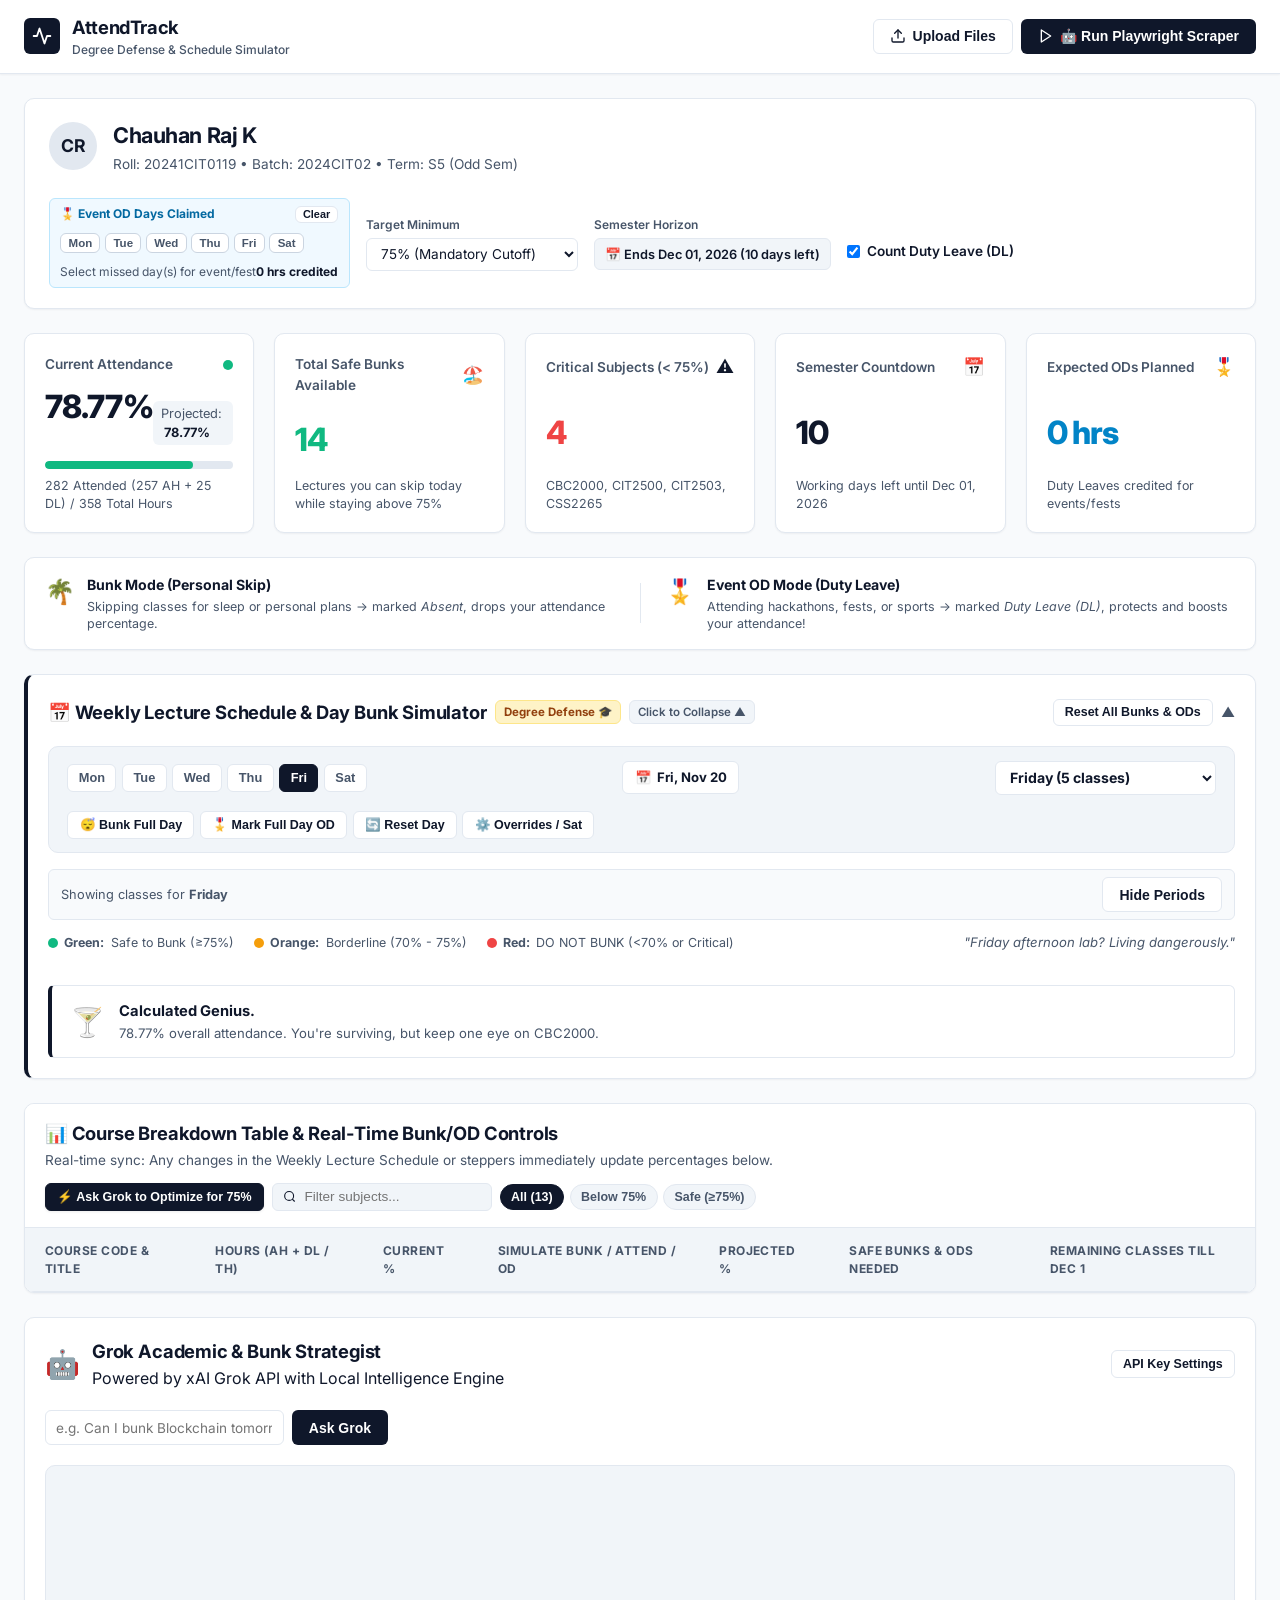
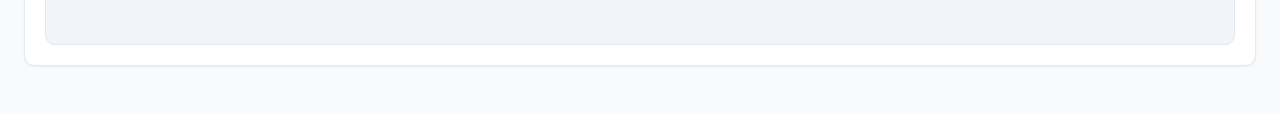
==== templates/index.html @ 0c4e8bec "feat: complete Bug Hunt Arena 2026 Degree Defense app, Grok optimizer, Playwright viewport, and PPT " ====
<!DOCTYPE html>
<html lang="en">
<head>
  <meta charset="UTF-8">
  <meta name="viewport" content="width=device-width, initial-scale=1.0">
  <title>AttendTrack | Degree Defense & Bunk Simulator</title>
  <link rel="preconnect" href="https://fonts.googleapis.com">
  <link rel="preconnect" href="https://fonts.gstatic.com" crossorigin>
  <link href="https://fonts.googleapis.com/css2?family=Inter:wght@400;500;600;700&display=swap" rel="stylesheet">
  <link rel="stylesheet" href="/static/style.css">
</head>
<body>
  <!-- Top Navigation -->
  <header class="navbar">
    <div class="nav-container">
      <div class="brand">
        <div class="brand-icon">
          <svg width="20" height="20" viewBox="0 0 24 24" fill="none" stroke="currentColor" stroke-width="2.2" stroke-linecap="round" stroke-linejoin="round">
            <path d="M22 12h-4l-3 9L9 3l-3 9H2"/>
          </svg>
        </div>
        <div>
          <span class="brand-title">AttendTrack</span>
          <span class="brand-badge">Degree Defense & Schedule Simulator</span>
        </div>
      </div>

      <div class="nav-actions">
        <button class="btn btn-outline" id="btnOpenUploadModal">
          <svg width="16" height="16" viewBox="0 0 24 24" fill="none" stroke="currentColor" stroke-width="2" stroke-linecap="round" stroke-linejoin="round">
            <path d="M21 15v4a2 2 0 0 1-2 2H5a2 2 0 0 1-2-2v-4"/>
            <polyline points="17 8 12 3 7 8"/>
            <line x1="12" y1="3" x2="12" y2="15"/>
          </svg>
          Upload Files
        </button>
        <button class="btn btn-primary" id="btnOpenPlaywrightModal">
          <svg width="16" height="16" viewBox="0 0 24 24" fill="none" stroke="currentColor" stroke-width="2" stroke-linecap="round" stroke-linejoin="round">
            <polygon points="5 3 19 12 5 21 5 3"/>
          </svg>
          🤖 Run Playwright Scraper
        </button>
      </div>
    </div>
  </header>

  <!-- Main Content Layout -->
  <main class="main-container">
    <!-- Student Profile & Settings Header (AT START) -->
    <section class="student-header card">
      <div class="student-info-grid">
        <div class="student-primary">
          <div class="avatar-circle" id="studentInitials">CR</div>
          <div>
            <h1 class="student-name" id="studentName">Chauhan Raj K</h1>
            <div class="student-meta">
              <span id="studentRoll">Roll: 20241CIT0119</span> &bull;
              <span id="studentBatch">Batch: 2024CIT02</span> &bull;
              <span id="studentTerm">Term: S5 (Odd Sem)</span>
            </div>
          </div>
        </div>

        <div class="settings-pill-group">
          <!-- Expected OD Claim at Start: Day-based & Hour-based -->
          <div class="setting-item od-highlight-box" style="min-width: 290px;">
            <div style="display:flex; justify-content:space-between; align-items:center;">
              <label style="font-weight:700;">🎖️ Event OD Days Claimed</label>
              <button type="button" class="btn btn-xs btn-outline" id="btnClearOdDays" style="padding:0.1rem 0.45rem; font-size:0.68rem;">Clear</button>
            </div>
            <!-- Quick Day Selection Buttons: Mon, Tue, Wed, Thu, Fri, Sat -->
            <div class="od-days-pills" id="odDaysPillsContainer" style="display:flex; gap:0.3rem; margin:0.35rem 0;">
              <button type="button" class="od-day-pill" data-day="Monday">Mon</button>
              <button type="button" class="od-day-pill" data-day="Tuesday">Tue</button>
              <button type="button" class="od-day-pill" data-day="Wednesday">Wed</button>
              <button type="button" class="od-day-pill" data-day="Thursday">Thu</button>
              <button type="button" class="od-day-pill" data-day="Friday">Fri</button>
              <button type="button" class="od-day-pill" data-day="Saturday">Sat</button>
            </div>
            <div style="display:flex; align-items:center; justify-content:space-between; font-size:0.75rem; color:var(--text-secondary);">
              <span id="lblOdDaysSummary">Select missed day(s) for event/fest</span>
              <span id="lblOdHoursCount" style="font-weight:700; color:var(--text-main);">0 hrs credited</span>
            </div>
          </div>

          <div class="setting-item">
            <label for="targetThreshold">Target Minimum</label>
            <select id="targetThreshold" class="form-select">
              <option value="75" selected>75% (Mandatory Cutoff)</option>
              <option value="80">80% (Safe Buffer)</option>
              <option value="85">85% (Scholarship/Honors)</option>
            </select>
          </div>

          <div class="setting-item">
            <label>Semester Horizon</label>
            <span class="auto-badge" id="lblSemesterHorizon">📅 Ends Dec 01, 2026 (10 days left)</span>
          </div>

          <div class="setting-item checkbox-item">
            <label>
              <input type="checkbox" id="chkUseDL" checked>
              <span>Count Duty Leave (DL)</span>
            </label>
          </div>
        </div>
      </div>
    </section>

    <!-- Key Metrics Grid -->
    <section class="metrics-grid">
      <div class="metric-card card">
        <div class="metric-header">
          <span class="metric-label">Current Attendance</span>
          <span class="status-indicator-dot safe" id="overallStatusDot"></span>
        </div>
        <div class="metric-value-row">
          <div class="metric-huge" id="overallCurrentPct">78.77%</div>
          <div class="projected-metric-pill" id="overallProjectedPill">
            <span>Projected:</span>
            <strong id="overallProjectedPct">78.77%</strong>
          </div>
        </div>
        <div class="metric-progress-bg">
          <div class="metric-progress-bar safe" id="overallProgressBar" style="width: 78.77%;"></div>
        </div>
        <div class="metric-footer-text" id="overallHoursDetail">
          282 Attended (257 AH + 25 DL) / 358 Total Hours
        </div>
      </div>

      <div class="metric-card card">
        <div class="metric-header">
          <span class="metric-label">Total Safe Bunks Available</span>
          <span class="metric-icon-bubble">🏖️</span>
        </div>
        <div class="metric-huge text-emerald" id="totalSafeBunksCount">14</div>
        <div class="metric-footer-text">
          Lectures you can skip today while staying above <span class="lblTarget">75%</span>
        </div>
      </div>

      <div class="metric-card card">
        <div class="metric-header">
          <span class="metric-label">Critical Subjects (< 75%)</span>
          <span class="metric-icon-bubble alert">⚠️</span>
        </div>
        <div class="metric-huge text-rose" id="criticalSubjectsCount">4</div>
        <div class="metric-footer-text" id="criticalSubjectsList">
          CBC2000, CIT2500, CIT2503, CSS2265
        </div>
      </div>

      <div class="metric-card card">
        <div class="metric-header">
          <span class="metric-label">Semester Countdown</span>
          <span class="metric-icon-bubble">📅</span>
        </div>
        <div class="metric-huge text-slate" id="daysRemainingCount">10</div>
        <div class="metric-footer-text">
          Working days left until <span id="lblLastWorkingDay">Dec 01, 2026</span>
        </div>
      </div>

      <div class="metric-card card">
        <div class="metric-header">
          <span class="metric-label">Expected ODs Planned</span>
          <span class="metric-icon-bubble">🎖️</span>
        </div>
        <div class="metric-huge text-blue" id="totalOdsPlannedCount">0 hrs</div>
        <div class="metric-footer-text" id="odsGainSummary">
          Duty Leaves credited for events/fests
        </div>
      </div>
    </section>

    <!-- Mode Explainer Banner: Bunk Mode vs Event OD Mode -->
    <section class="mode-explainer-banner card">
      <div class="explainer-content">
        <div class="explainer-side">
          <div class="explainer-icon">🌴</div>
          <div>
            <strong>Bunk Mode (Personal Skip)</strong>
            <p>Skipping classes for sleep or personal plans &rarr; marked <em>Absent</em>, drops your attendance percentage.</p>
          </div>
        </div>
        <div class="explainer-divider"></div>
        <div class="explainer-side">
          <div class="explainer-icon">🎖️</div>
          <div>
            <strong>Event OD Mode (Duty Leave)</strong>
            <p>Attending hackathons, fests, or sports &rarr; marked <em>Duty Leave (DL)</em>, protects and boosts your attendance!</p>
          </div>
        </div>
      </div>
    </section>

    <!-- SECTION 1: WEEKLY LECTURE SCHEDULE & DAY BUNK SIMULATOR (DEGREE DEFENSE 🎓) -->
    <section class="card schedule-simulator-section" id="weeklyScheduleSection">
      <div class="section-collapse-header" id="scheduleToggleHeader" title="Click to toggle Weekly Lecture Schedule">
        <div style="display:flex; align-items:center; gap:0.5rem; flex-wrap:wrap;">
          <h2 class="section-title" style="margin:0;">📅 Weekly Lecture Schedule & Day Bunk Simulator</h2>
          <span class="sarcastic-tag">Degree Defense 🎓</span>
          <span class="collapse-hint-pill" id="scheduleCollapseHint">Click to Collapse ▲</span>
        </div>
        <div style="display:flex; gap:0.5rem; align-items:center;">
          <button class="btn btn-sm btn-outline" id="btnResetAllBunks" onclick="event.stopPropagation();">Reset All Bunks & ODs</button>
          <span class="collapse-icon-arrow" id="scheduleCollapseIcon">▲</span>
        </div>
      </div>

      <!-- Collapsible Container -->
      <div class="collapsible-schedule-body" id="scheduleCollapsibleBody">
        <!-- Day Selector Bar: Calendar Picker, Day Pills, Dropdown, Batch Buttons, & Add/Remove Day -->
        <div class="simple-day-selector-bar">
          <div class="day-pills-row">
            <button class="day-pill-btn" data-day="Monday">Mon</button>
            <button class="day-pill-btn" data-day="Tuesday">Tue</button>
            <button class="day-pill-btn" data-day="Wednesday">Wed</button>
            <button class="day-pill-btn" data-day="Thursday">Thu</button>
            <button class="day-pill-btn active" data-day="Friday">Fri</button>
            <button class="day-pill-btn" data-day="Saturday">Sat</button>
          </div>

          <!-- Calendar Date Picker -->
          <div class="calendar-picker-wrapper">
            <label class="calendar-picker-label" for="scheduleDatePicker" title="Pick a calendar date to view its timetable">
              <span class="cal-icon">📅</span>
              <span id="selectedDateDisplay">Fri, Nov 20</span>
            </label>
            <input type="date" id="scheduleDatePicker" class="day-date-input" value="2026-11-20" min="2026-08-01" max="2026-12-05">
          </div>

          <div class="day-dropdown-wrapper">
            <select id="scheduleDayDropdown" class="form-select day-select-dropdown">
              <option value="Monday">Monday (6 classes)</option>
              <option value="Tuesday">Tuesday (7 classes)</option>
              <option value="Wednesday">Wednesday (5 classes)</option>
              <option value="Thursday">Thursday (7 classes)</option>
              <option value="Friday" selected>Friday (5 classes)</option>
              <option value="Saturday">Saturday (Free / Make-up)</option>
            </select>
          </div>

          <!-- The 3 Full Day Action Buttons -->
          <div class="day-batch-actions">
            <button class="btn btn-sm btn-outline" id="btnDayBunkAll" title="Mark all non-free classes for this day as Absent">😴 Bunk Full Day</button>
            <button class="btn btn-sm btn-outline" id="btnDayODAll" title="Mark all non-free classes for this day as Duty Leave (OD)">🎖️ Mark Full Day OD</button>
            <button class="btn btn-sm btn-outline" id="btnDayReset" title="Reset all periods for this day back to attended">🔄 Reset Day</button>
            <button class="btn btn-sm btn-outline" id="btnOpenScheduleOverride" title="Add Saturday make-up classes or mark holidays">⚙️ Overrides / Sat</button>
          </div>
        </div>

        <!-- Toggle View Periods Pill -->
        <div class="periods-toggle-bar">
          <span class="periods-view-status" id="lblPeriodsViewStatus">Showing classes for <strong id="lblActiveDayName">Friday</strong></span>
          <button class="btn btn-xs btn-outline" id="btnTogglePeriodsVisibility">Hide Periods</button>
        </div>

        <!-- Day Periods Container (Expands when a day is selected) -->
        <div class="day-periods-wrapper" id="dayPeriodsWrapper">
          <!-- Schedule Legend Bar -->
          <div class="schedule-legend-bar">
            <div class="legend-items">
              <span class="legend-item"><span class="legend-dot dot-green"></span> <strong>Green:</strong> Safe to Bunk (&ge;75%)</span>
              <span class="legend-item"><span class="legend-dot dot-orange"></span> <strong>Orange:</strong> Borderline (70% - 75%)</span>
              <span class="legend-item"><span class="legend-dot dot-red"></span> <strong>Red:</strong> DO NOT BUNK (&lt;70% or Critical)</span>
            </div>
            <span class="sarcastic-comment-inline" id="lblSarcasticComment">"Friday afternoon lab? Living dangerously."</span>
          </div>

          <!-- List of Classes for Selected Day with Bunk/OD Options -->
          <div class="selected-day-periods-grid" id="dayPeriodsContainer">
            <!-- Rendered dynamically via JavaScript -->
          </div>

          <!-- Sarcastic Reality Check Banner -->
          <div class="sarcastic-verdict-box" id="sarcasticVerdictBox">
            <div class="verdict-icon" id="verdictIcon">🍸</div>
            <div class="verdict-text">
              <strong id="verdictHeadline">Calculated Genius.</strong>
              <p id="verdictSub">78.77% overall attendance. You're surviving, but keep one eye on CBC2000.</p>
            </div>
          </div>
        </div>
      </div>
    </section>

    <!-- SECTION 2: COURSE BREAKDOWN TABLE & REAL-TIME BUNK/OD CONTROLS (DIRECTLY BELOW WEEKLY SCHEDULE) -->
    <section class="card table-card" id="courseBreakdownSection">
      <div class="section-title-bar">
        <div>
          <h2 class="section-title">📊 Course Breakdown Table & Real-Time Bunk/OD Controls</h2>
          <p class="section-subtitle">Real-time sync: Any changes in the Weekly Lecture Schedule or steppers immediately update percentages below.</p>
        </div>
        <div class="table-actions-right">
          <!-- 1-Click Grok 75% Optimizer Button -->
          <button class="btn btn-primary btn-sm" id="btnGrokOptimize75" title="Automatically calculate safe bunks and mandatory attendances to reach >= 75%">
            ⚡ Ask Grok to Optimize for 75%
          </button>
          <div class="search-input-wrapper">
            <svg width="15" height="15" viewBox="0 0 24 24" fill="none" stroke="currentColor" stroke-width="2"><circle cx="11" cy="11" r="8"/><line x1="21" y1="21" x2="16.65" y2="16.65"/></svg>
            <input type="text" id="courseSearchInput" placeholder="Filter subjects...">
          </div>
          <div class="filter-pills">
            <button class="filter-pill active" data-filter="all">All (<span id="coursesCountBadge">13</span>)</button>
            <button class="filter-pill" data-filter="critical">Below 75%</button>
            <button class="filter-pill" data-filter="safe">Safe (&ge;75%)</button>
          </div>
        </div>
      </div>

      <div class="table-responsive">
        <table class="courses-table" id="coursesTable">
          <thead>
            <tr>
              <th>Course Code & Title</th>
              <th>Hours (AH + DL / TH)</th>
              <th>Current %</th>
              <th>Simulate Bunk / Attend / OD</th>
              <th>Projected %</th>
              <th>Safe Bunks & ODs Needed</th>
              <th>Remaining Classes till Dec 1</th>
            </tr>
          </thead>
          <tbody id="coursesTableBody">
            <!-- Dynamically populated via JS -->
          </tbody>
        </table>
      </div>
    </section>

    <!-- SECTION 3: GROK AI ATTENDANCE ADVISOR -->
    <section class="card grok-card" id="grokAdvisorSection">
      <div class="grok-header-row">
        <div class="grok-badge-group">
          <span class="ai-avatar">🤖</span>
          <div>
            <h3 class="section-title">Grok Academic & Bunk Strategist</h3>
            <span class="text-muted" id="grokStatusLabel">Powered by xAI Grok API with Local Intelligence Engine</span>
          </div>
        </div>
        <button class="btn btn-outline btn-sm" id="btnEditGrokKey">API Key Settings</button>
      </div>

      <div class="grok-query-box">
        <input type="text" id="grokQueryInput" class="form-input" placeholder="e.g. Can I bunk Blockchain tomorrow? How many leaves can I take before Dec 1?">
        <button class="btn btn-primary" id="btnAskGrok">Ask Grok</button>
      </div>

      <div class="grok-response-box" id="grokResponseContainer">
        <div class="loading-state" id="grokLoading" style="display: none;">
          <div class="spinner"></div>
          <span>Grok is evaluating your timetable and bunk scenarios...</span>
        </div>
        <div class="markdown-body" id="grokResponseText">
          <!-- Grok advice injected here -->
        </div>
      </div>
    </section>
  </main>

  <!-- Playwright Scraper Modal with LIVE Execution Terminal -->
  <div class="modal-overlay" id="playwrightModal" style="display: none;">
    <div class="modal-card modal-large">
      <div class="modal-header">
        <h3 class="modal-title">🤖 Live Playwright AMS Scraper</h3>
        <button class="modal-close-btn" id="btnClosePlaywrightModal">&times;</button>
      </div>
      <div class="modal-body">
        <p class="modal-intro">
          Playwright automates Chromium in the background, logs into Linways AMS, and retrieves your official attendance report, weekly timetable, and academic calendar.
        </p>

        <form id="playwrightForm">
          <div style="display:grid; grid-template-columns: 1fr 1fr; gap:0.75rem; margin-bottom: 0.75rem;">
            <div class="form-group" style="margin-bottom:0;">
              <label class="form-label" for="amsUsername">Linways Student ID / Username</label>
              <input type="text" id="amsUsername" class="form-input" placeholder="e.g. 2024/448" value="2024/448" required>
            </div>

            <div class="form-group" style="margin-bottom:0;">
              <label class="form-label" for="amsPassword">Portal Password</label>
              <div class="password-toggle-wrapper">
                <input type="password" id="amsPassword" class="form-input password-input-field" placeholder="Password" value="Komala@9821" required>
                <button type="button" class="btn-password-toggle" id="btnTogglePassword" title="Show/Hide Password">
                  <span id="pwToggleIcon">👁️</span>
                </button>
              </div>
            </div>
          </div>

          <div style="margin-bottom: 0.75rem; display: flex; align-items: center; justify-content: space-between;">
            <label style="display:flex; align-items:center; gap:0.4rem; font-size:0.8rem; cursor:pointer; color:var(--text-secondary);">
              <input type="checkbox" id="chkHeadedBrowser">
              <span>Show live Chromium window on desktop (Headed mode)</span>
            </label>
          </div>

          <!-- Live Playwright Visual Execution Terminal & Live Browser Viewport -->
          <div class="terminal-console" id="playwrightConsole" style="display: none;">
            <!-- Live Simulated Browser Viewport -->
            <div class="browser-window-preview">
              <div class="browser-window-header">
                <div class="browser-dots">
                  <span class="browser-dot red"></span>
                  <span class="browser-dot yellow"></span>
                  <span class="browser-dot green"></span>
                </div>
                <div class="browser-address-bar">
                  <span class="browser-lock">🔒</span>
                  <input type="text" id="playwrightBrowserUrl" readonly value="https://presidencyuniversity.linways.com/ams/student/login">
                </div>
                <span class="browser-status-badge" id="playwrightStatusBadge">🟢 Chromium Active</span>
              </div>
              <div class="browser-viewport-screen">
                <img id="playwrightLiveViewportImg" src="/static/screenshots/login_page.png" alt="Playwright Live Screen">
                <div class="browser-viewport-caption" id="playwrightViewportCaption">
                  [Step 1] Navigating to Presidency University AMS Portal...
                </div>
              </div>
            </div>

            <!-- Terminal Stream Bar -->
            <div class="terminal-header">
              <span class="terminal-dot red"></span>
              <span class="terminal-dot yellow"></span>
              <span class="terminal-dot green"></span>
              <span class="terminal-title">Playwright Event Log Stream</span>
            </div>
            <div class="terminal-body" id="playwrightTerminalLogs">
              <!-- Logs stream here -->
            </div>
          </div>

          <div class="modal-footer" style="display:flex; justify-content:space-between; align-items:center; margin-top: 1rem;">
            <button type="button" class="btn btn-outline" id="btnQuickLoadCached">⚡ Instant Campus Demo</button>
            <div style="display:flex; gap:0.5rem;">
              <button type="button" class="btn btn-outline" id="btnCancelPlaywright">Cancel</button>
              <button type="submit" class="btn btn-primary" id="btnRunPlaywright">Run Playwright Scrape</button>
            </div>
          </div>
        </form>
      </div>
    </div>
  </div>

  <!-- Schedule Override Modal: Add Saturday Make-up, Mark Holiday, or Ask Grok -->
  <div class="modal-overlay" id="scheduleOverrideModal" style="display: none;">
    <div class="modal-card">
      <div class="modal-header">
        <h3 class="modal-title">⚙️ Working Day & Holiday Overrides</h3>
        <button class="modal-close-btn" id="btnCloseScheduleOverrideModal">&times;</button>
      </div>
      <div class="modal-body">
        <p class="modal-intro">
          Handle special campus schedule adjustments, such as make-up Saturdays or festival holidays:
        </p>

        <!-- Option 1: Add Working Saturday / Day -->
        <div class="card" style="margin-bottom: 1rem; padding: 1rem; background-color: var(--bg-card-subtle);">
          <strong style="display:block; margin-bottom: 0.4rem;">➕ Add Working Saturday / Make-Up Day</strong>
          <div style="display:grid; grid-template-columns: 1fr 1fr; gap:0.5rem; align-items:end;">
            <div class="form-group" style="margin-bottom:0;">
              <label class="form-label-sm">Follow Timetable Of:</label>
              <select id="selectSaturdayTimetableSource" class="form-select">
                <option value="Tuesday" selected>Tuesday's Timetable</option>
                <option value="Monday">Monday's Timetable</option>
                <option value="Wednesday">Wednesday's Timetable</option>
                <option value="Thursday">Thursday's Timetable</option>
                <option value="Friday">Friday's Timetable</option>
              </select>
            </div>
            <button class="btn btn-primary btn-sm" id="btnApplySaturdayTimetable">Apply to Saturday</button>
          </div>
        </div>

        <!-- Option 2: Mark Holiday -->
        <div class="card" style="margin-bottom: 1rem; padding: 1rem; background-color: var(--bg-card-subtle);">
          <strong style="display:block; margin-bottom: 0.4rem;">🌴 Declare Day as Holiday (No Classes)</strong>
          <div style="display:grid; grid-template-columns: 1fr 1fr; gap:0.5rem; align-items:end;">
            <div class="form-group" style="margin-bottom:0;">
              <label class="form-label-sm">Select Day to Clear:</label>
              <select id="selectHolidayDay" class="form-select">
                <option value="Wednesday">Wednesday (Midweek Holiday)</option>
                <option value="Monday">Monday</option>
                <option value="Tuesday">Tuesday</option>
                <option value="Thursday">Thursday</option>
                <option value="Friday">Friday</option>
                <option value="Saturday" selected>Saturday</option>
              </select>
            </div>
            <button class="btn btn-outline btn-sm text-rose" id="btnApplyDayHoliday">Mark as Holiday</button>
          </div>
        </div>

        <!-- Option 3: Ask Grok Quick Presets -->
        <div style="margin-bottom: 0.5rem;">
          <label class="form-label-sm">⚡ Quick Presets (Ask Grok to Apply):</label>
          <div style="display:flex; gap:0.4rem; flex-wrap:wrap; margin-top:0.35rem;">
            <button class="btn btn-xs btn-outline" id="btnPresetSatTue">Saturday = Tuesday</button>
            <button class="btn btn-xs btn-outline" id="btnPresetWedHoliday">Wednesday = Holiday</button>
            <button class="btn btn-xs btn-outline" id="btnPresetResetStandard">Reset to Standard</button>
          </div>
        </div>

        <div class="modal-footer" style="margin-top:1rem;">
          <button type="button" class="btn btn-outline" id="btnCloseScheduleOverride">Done</button>
        </div>
      </div>
    </div>
  </div>

  <!-- Upload Modal -->
  <div class="modal-overlay" id="uploadModal" style="display: none;">
    <div class="modal-card">
      <div class="modal-header">
        <h3 class="modal-title">Upload Timetable & Attendance Files</h3>
        <button class="modal-close-btn" id="btnCloseUploadModal">&times;</button>
      </div>
      <div class="modal-body">
        <p class="modal-intro">Upload your files saved from AMS Linways or any semester report:</p>
        <form id="uploadForm">
          <div class="form-group">
            <label class="form-label">Attendance Report (PDF, Image, HTML, CSV, or JSON)</label>
            <input type="file" name="attendance_file" id="inputAttFile" accept=".pdf,.png,.jpg,.jpeg,.webp,.html,.htm,.csv,.json" class="file-input">
            <span class="file-hint">Supports PDF reports, screenshots/photos (.png, .jpg), HTML, CSV, or JSON</span>
          </div>

          <div class="form-group">
            <label class="form-label">Weekly Timetable (PDF, Image, HTML, or JSON)</label>
            <input type="file" name="timetable_file" id="inputTtFile" accept=".pdf,.png,.jpg,.jpeg,.webp,.html,.htm,.json" class="file-input">
            <span class="file-hint">Supports timetable PDF, image, HTML, or JSON</span>
          </div>

          <div class="form-group">
            <label class="form-label">Academic Calendar (HTML or JSON - optional)</label>
            <input type="file" name="calendar_file" id="inputCalFile" accept=".pdf,.html,.htm,.json" class="file-input">
            <span class="file-hint">e.g. academic_calendar_page.html or PDF</span>
          </div>

          <div class="modal-footer">
            <button type="button" class="btn btn-outline" id="btnCancelUpload">Cancel</button>
            <button type="submit" class="btn btn-primary" id="btnSubmitUpload">Parse & Load Dashboard</button>
          </div>
        </form>
      </div>
    </div>
  </div>

  <!-- Grok Key Modal -->
  <div class="modal-overlay" id="grokKeyModal" style="display: none;">
    <div class="modal-card">
      <div class="modal-header">
        <h3 class="modal-title">Grok (xAI) API Settings</h3>
        <button class="modal-close-btn" id="btnCloseGrokKeyModal">&times;</button>
      </div>
      <div class="modal-body">
        <div class="form-group">
          <label class="form-label">Grok / xAI API Key</label>
          <input type="text" id="inputGrokKey" class="form-input" placeholder="xai-..." value="grok_443f54258b809316350ff1df6dd0accc_c8d7b09d18d63d5f2ea1e01e91f14ad40e4d877ba90237302004ef3479da9c1d">
          <span class="file-hint">If using xAI console key, it typically starts with <code>xai-</code>. The app also includes an offline heuristic advisor.</span>
        </div>
        <div class="modal-footer">
          <button type="button" class="btn btn-primary" id="btnSaveGrokKey">Save Settings</button>
        </div>
      </div>
    </div>
  </div>

  <!-- Toast Notification Container -->
  <div class="toast-container" id="toastContainer"></div>

  <script src="/static/app.js"></script>
</body>
</html>
---- static/style.css ----
/* AttendTrack Clean, Simple & Modern Styling (No Purple Gradients) */

:root {
  --bg-app: #f8fafc;
  --bg-card: #ffffff;
  --bg-card-subtle: #f1f5f9;
  --border-color: #e2e8f0;
  --border-focus: #cbd5e1;
  
  --text-main: #0f172a;
  --text-secondary: #475569;
  --text-muted: #94a3b8;
  
  --brand-primary: #0f172a;
  --brand-hover: #1e293b;
  --brand-accent: #2563eb;
  
  --color-safe: #10b981;
  --color-safe-bg: #ecfdf5;
  --color-safe-border: #a7f3d0;
  --color-safe-text: #065f46;

  --color-warning: #f59e0b;
  --color-warning-bg: #fffbeb;
  --color-warning-border: #fde68a;
  --color-warning-text: #92400e;

  --color-critical: #ef4444;
  --color-critical-bg: #fef2f2;
  --color-critical-border: #fecaca;
  --color-critical-text: #991b1b;

  --radius-sm: 6px;
  --radius-md: 10px;
  --radius-lg: 14px;
  --shadow-sm: 0 1px 2px rgba(15, 23, 42, 0.05);
  --shadow-md: 0 4px 6px -1px rgba(15, 23, 42, 0.06), 0 2px 4px -2px rgba(15, 23, 42, 0.04);
}

* {
  box-sizing: border-box;
  margin: 0;
  padding: 0;
}

body {
  font-family: 'Inter', -apple-system, BlinkMacSystemFont, "Segoe UI", Roboto, sans-serif;
  background-color: var(--bg-app);
  color: var(--text-main);
  line-height: 1.5;
  -webkit-font-smoothing: antialiased;
}

/* Navbar */
.navbar {
  background-color: var(--bg-card);
  border-bottom: 1px solid var(--border-color);
  position: sticky;
  top: 0;
  z-index: 50;
  box-shadow: var(--shadow-sm);
}

.nav-container {
  max-width: 1280px;
  margin: 0 auto;
  padding: 0.85rem 1.5rem;
  display: flex;
  align-items: center;
  justify-content: space-between;
  flex-wrap: wrap;
  gap: 1rem;
}

.brand {
  display: flex;
  align-items: center;
  gap: 0.75rem;
}

.brand-icon {
  width: 36px;
  height: 36px;
  border-radius: var(--radius-sm);
  background-color: var(--brand-primary);
  color: #ffffff;
  display: flex;
  align-items: center;
  justify-content: center;
}

.brand-title {
  font-size: 1.15rem;
  font-weight: 700;
  color: var(--text-main);
  letter-spacing: -0.02em;
}

.brand-badge {
  display: block;
  font-size: 0.75rem;
  color: var(--text-secondary);
  font-weight: 500;
}

.nav-actions {
  display: flex;
  align-items: center;
  gap: 0.5rem;
}

/* Buttons */
.btn {
  display: inline-flex;
  align-items: center;
  justify-content: center;
  gap: 0.4rem;
  font-size: 0.875rem;
  font-weight: 600;
  padding: 0.55rem 1rem;
  border-radius: var(--radius-sm);
  cursor: pointer;
  border: 1px solid transparent;
  transition: all 0.15s ease-in-out;
}

.btn-primary {
  background-color: var(--brand-primary);
  color: #ffffff;
}

.btn-primary:hover {
  background-color: var(--brand-hover);
}

.btn-outline {
  background-color: var(--bg-card);
  color: var(--text-main);
  border-color: var(--border-color);
}

.btn-outline:hover {
  background-color: var(--bg-card-subtle);
  border-color: var(--border-focus);
}

.btn-sm {
  padding: 0.35rem 0.7rem;
  font-size: 0.78rem;
}

/* Layout container */
.main-container {
  max-width: 1280px;
  margin: 1.5rem auto 3rem auto;
  padding: 0 1.5rem;
  display: flex;
  flex-direction: column;
  gap: 1.5rem;
}

/* Card base */
.card {
  background-color: var(--bg-card);
  border: 1px solid var(--border-color);
  border-radius: var(--radius-md);
  box-shadow: var(--shadow-sm);
  padding: 1.25rem;
}

/* Student Profile & Settings Header */
.student-header {
  padding: 1.25rem 1.5rem;
}

.student-info-grid {
  display: flex;
  align-items: center;
  justify-content: space-between;
  flex-wrap: wrap;
  gap: 1.5rem;
}

.student-primary {
  display: flex;
  align-items: center;
  gap: 1rem;
}

.avatar-circle {
  width: 48px;
  height: 48px;
  border-radius: 50%;
  background-color: #e2e8f0;
  color: var(--text-main);
  display: flex;
  align-items: center;
  justify-content: center;
  font-weight: 700;
  font-size: 1.1rem;
}

.student-name {
  font-size: 1.35rem;
  font-weight: 700;
  letter-spacing: -0.02em;
}

.student-meta {
  font-size: 0.85rem;
  color: var(--text-secondary);
  margin-top: 0.15rem;
}

.settings-pill-group {
  display: flex;
  align-items: center;
  flex-wrap: wrap;
  gap: 1rem;
}

.setting-item {
  display: flex;
  flex-direction: column;
  gap: 0.25rem;
}

.setting-item label {
  font-size: 0.75rem;
  font-weight: 600;
  color: var(--text-secondary);
}

.od-highlight-box {
  background-color: #f0f9ff;
  border: 1px solid #bae6fd;
  padding: 0.4rem 0.65rem;
  border-radius: var(--radius-sm);
}

.od-day-pill {
  background-color: #ffffff;
  border: 1px solid #cbd5e1;
  font-size: 0.72rem;
  font-weight: 700;
  padding: 0.2rem 0.45rem;
  border-radius: var(--radius-sm);
  cursor: pointer;
  color: var(--text-secondary);
  transition: all 0.15s ease;
}

.od-day-pill:hover {
  border-color: #0284c7;
  color: #0284c7;
}

.od-day-pill.active {
  background-color: #0284c7;
  color: #ffffff;
  border-color: #0284c7;
  box-shadow: 0 1px 3px rgba(2, 132, 199, 0.25);
}

.od-highlight-box label {
  color: #0369a1;
  font-weight: 700;
}

.auto-badge {
  font-size: 0.8rem;
  font-weight: 600;
  color: var(--text-main);
  background-color: #f1f5f9;
  border: 1px solid var(--border-color);
  padding: 0.35rem 0.65rem;
  border-radius: var(--radius-sm);
  display: inline-block;
}

.setting-item.checkbox-item {
  flex-direction: row;
  align-items: center;
  padding-top: 1rem;
}

.setting-item.checkbox-item label {
  display: flex;
  align-items: center;
  gap: 0.4rem;
  cursor: pointer;
  font-size: 0.85rem;
  color: var(--text-main);
}

.form-select, .form-input {
  font-family: inherit;
  font-size: 0.85rem;
  color: var(--text-main);
  background-color: var(--bg-card);
  border: 1px solid var(--border-color);
  border-radius: var(--radius-sm);
  padding: 0.4rem 0.65rem;
  outline: none;
}

.form-select:focus, .form-input:focus {
  border-color: var(--brand-accent);
}

/* Metrics Grid */
.metrics-grid {
  display: grid;
  grid-template-columns: repeat(auto-fit, minmax(210px, 1fr));
  gap: 1.25rem;
}

.metric-card {
  display: flex;
  flex-direction: column;
  justify-content: space-between;
}

.metric-header {
  display: flex;
  align-items: center;
  justify-content: space-between;
  margin-bottom: 0.5rem;
}

.metric-label {
  font-size: 0.85rem;
  font-weight: 600;
  color: var(--text-secondary);
}

.metric-icon-bubble {
  font-size: 1.1rem;
}

.metric-value-row {
  display: flex;
  align-items: baseline;
  justify-content: space-between;
  margin-bottom: 0.5rem;
}

.metric-huge {
  font-size: 2rem;
  font-weight: 800;
  letter-spacing: -0.03em;
  color: var(--text-main);
}

.projected-metric-pill {
  font-size: 0.8rem;
  padding: 0.2rem 0.5rem;
  background-color: var(--bg-card-subtle);
  border-radius: var(--radius-sm);
  color: var(--text-secondary);
}

.projected-metric-pill strong {
  color: var(--text-main);
  margin-left: 0.2rem;
}

.metric-progress-bg {
  width: 100%;
  height: 8px;
  background-color: #e2e8f0;
  border-radius: 999px;
  overflow: hidden;
  margin: 0.5rem 0;
}

.metric-progress-bar {
  height: 100%;
  border-radius: 999px;
  transition: width 0.3s ease;
}

.metric-progress-bar.safe { background-color: var(--color-safe); }
.metric-progress-bar.warning { background-color: var(--color-warning); }
.metric-progress-bar.critical { background-color: var(--color-critical); }

.status-indicator-dot {
  width: 10px;
  height: 10px;
  border-radius: 50%;
}
.status-indicator-dot.safe { background-color: var(--color-safe); }
.status-indicator-dot.warning { background-color: var(--color-warning); }
.status-indicator-dot.critical { background-color: var(--color-critical); }

.metric-footer-text {
  font-size: 0.78rem;
  color: var(--text-secondary);
  line-height: 1.4;
}

.text-emerald { color: var(--color-safe) !important; }
.text-amber { color: var(--color-warning) !important; }
.text-rose { color: var(--color-critical) !important; }
.text-slate { color: var(--text-main) !important; }
.text-blue { color: #0284c7 !important; }

/* Mode Explainer Banner */
.mode-explainer-banner {
  background-color: var(--bg-card);
  padding: 1rem 1.25rem;
}

.explainer-content {
  display: flex;
  align-items: center;
  justify-content: space-between;
  gap: 1.5rem;
  flex-wrap: wrap;
}

.explainer-side {
  display: flex;
  align-items: flex-start;
  gap: 0.75rem;
  flex: 1;
  min-width: 260px;
}

.explainer-side strong {
  font-size: 0.88rem;
  color: var(--text-main);
  display: block;
}

.explainer-side p {
  font-size: 0.78rem;
  color: var(--text-secondary);
  margin-top: 0.15rem;
  line-height: 1.4;
}

.explainer-icon {
  font-size: 1.5rem;
}

.explainer-divider {
  width: 1px;
  height: 40px;
  background-color: var(--border-color);
}

@media (max-width: 640px) {
  .explainer-divider {
    display: none;
  }
}

/* SECTION 1: COURSE BREAKDOWN TABLE (AT START) */
.table-card {
  padding: 0;
  overflow: hidden;
}

.section-title-bar {
  display: flex;
  align-items: center;
  justify-content: space-between;
  padding: 1rem 1.25rem;
  border-bottom: 1px solid var(--border-color);
  flex-wrap: wrap;
  gap: 0.75rem;
  background-color: var(--bg-card);
}

.table-actions-right {
  display: flex;
  align-items: center;
  gap: 0.5rem;
  flex-wrap: wrap;
}

.section-title {
  font-size: 1.15rem;
  font-weight: 700;
  letter-spacing: -0.01em;
}

.section-subtitle {
  font-size: 0.85rem;
  color: var(--text-secondary);
  margin-top: 0.15rem;
}

.search-input-wrapper {
  display: flex;
  align-items: center;
  gap: 0.5rem;
  background-color: var(--bg-card-subtle);
  border: 1px solid var(--border-color);
  border-radius: var(--radius-sm);
  padding: 0.35rem 0.65rem;
  width: 220px;
}

.search-input-wrapper input {
  background: none;
  border: none;
  outline: none;
  font-size: 0.85rem;
  width: 100%;
}

.filter-pills {
  display: flex;
  gap: 0.35rem;
}

.filter-pill {
  font-size: 0.78rem;
  font-weight: 600;
  padding: 0.3rem 0.65rem;
  border-radius: 999px;
  background-color: var(--bg-card-subtle);
  border: 1px solid var(--border-color);
  color: var(--text-secondary);
  cursor: pointer;
}

.filter-pill.active {
  background-color: var(--brand-primary);
  color: #ffffff;
  border-color: var(--brand-primary);
}

.table-responsive {
  overflow-x: auto;
}

.courses-table {
  width: 100%;
  border-collapse: collapse;
  text-align: left;
}

.courses-table th {
  background-color: var(--bg-card-subtle);
  font-size: 0.75rem;
  font-weight: 700;
  text-transform: uppercase;
  letter-spacing: 0.04em;
  color: var(--text-secondary);
  padding: 0.85rem 1.25rem;
  border-bottom: 1px solid var(--border-color);
}

.courses-table td {
  padding: 0.9rem 1.25rem;
  font-size: 0.85rem;
  border-bottom: 1px solid var(--border-color);
  vertical-align: middle;
}

.courses-table tr:hover {
  background-color: #fafbfc;
}

.course-code-tag {
  display: inline-block;
  font-size: 0.72rem;
  font-weight: 700;
  background-color: #e2e8f0;
  padding: 0.15rem 0.4rem;
  border-radius: var(--radius-sm);
  margin-right: 0.4rem;
  color: var(--text-main);
}

.course-title-primary {
  font-weight: 600;
  color: var(--text-main);
}

.badge {
  display: inline-flex;
  align-items: center;
  gap: 0.3rem;
  font-size: 0.75rem;
  font-weight: 600;
  padding: 0.2rem 0.5rem;
  border-radius: var(--radius-sm);
  border: 1px solid transparent;
}

.badge-safe {
  background-color: var(--color-safe-bg);
  border-color: var(--color-safe-border);
  color: var(--color-safe-text);
}

.badge-warning {
  background-color: var(--color-warning-bg);
  border-color: var(--color-warning-border);
  color: var(--color-warning-text);
}

.badge-critical {
  background-color: var(--color-critical-bg);
  border-color: var(--color-critical-border);
  color: var(--color-critical-text);
}

/* Stepper Controls in Table */
.stepper-control {
  display: inline-flex;
  align-items: center;
  border: 1px solid var(--border-color);
  border-radius: var(--radius-sm);
  overflow: hidden;
  background-color: var(--bg-card);
}

.stepper-btn {
  background: none;
  border: none;
  padding: 0.3rem 0.55rem;
  font-weight: 700;
  cursor: pointer;
  background-color: var(--bg-card-subtle);
  transition: background-color 0.1s;
}

.stepper-btn:hover {
  background-color: #e2e8f0;
}

.stepper-value {
  padding: 0.3rem 0.5rem;
  font-size: 0.78rem;
  font-weight: 600;
  min-width: 44px;
  text-align: center;
}

.stepper-od {
  border-color: #bae6fd;
  background-color: #f0f9ff;
}

.stepper-od .stepper-btn {
  background-color: #e0f2fe;
  color: #0369a1;
}

.stepper-od .stepper-btn:hover {
  background-color: #bae6fd;
}

.stepper-od .stepper-value {
  color: #0284c7;
}

.btn-quick-od {
  display: inline-flex;
  align-items: center;
  gap: 0.3rem;
  background-color: #f0f9ff;
  border: 1px solid #bae6fd;
  color: #0369a1;
  font-size: 0.72rem;
  font-weight: 600;
  padding: 0.2rem 0.5rem;
  border-radius: var(--radius-sm);
  cursor: pointer;
  transition: all 0.15s ease;
  margin-top: 0.25rem;
}

.btn-quick-od:hover {
  background-color: #e0f2fe;
  border-color: #7dd3fc;
}

.remaining-pill {
  display: inline-flex;
  align-items: center;
  gap: 0.25rem;
  font-size: 0.75rem;
  font-weight: 600;
  padding: 0.2rem 0.5rem;
  border-radius: var(--radius-sm);
  background-color: #f1f5f9;
  color: var(--text-main);
  border: 1px solid var(--border-color);
}

.remaining-pill.remaining-low {
  background-color: #fffbeb;
  border-color: #fde68a;
  color: #92400e;
}

.remaining-pill.remaining-depleted {
  background-color: #fef2f2;
  border-color: #fecaca;
  color: #991b1b;
}

/* SECTION 1: WEEKLY LECTURE SCHEDULE (COLLAPSIBLE WITH ACCORDION) */
.schedule-simulator-section {
  border-left: 4px solid var(--text-main);
}

.section-collapse-header {
  display: flex;
  align-items: center;
  justify-content: space-between;
  cursor: pointer;
  user-select: none;
  padding: 0.25rem 0;
  transition: opacity 0.15s ease;
}

.section-collapse-header:hover {
  opacity: 0.9;
}

.collapse-hint-pill {
  font-size: 0.72rem;
  font-weight: 600;
  color: var(--text-secondary);
  background-color: var(--bg-card-subtle);
  border: 1px solid var(--border-color);
  padding: 0.15rem 0.5rem;
  border-radius: var(--radius-sm);
}

.collapse-icon-arrow {
  font-size: 0.85rem;
  font-weight: 700;
  color: var(--text-secondary);
  transition: transform 0.25s ease;
}

.collapsible-schedule-body {
  transition: max-height 0.3s ease, opacity 0.25s ease;
  overflow: hidden;
}

.collapsible-schedule-body.collapsed {
  display: none;
}

.periods-toggle-bar {
  display: flex;
  align-items: center;
  justify-content: space-between;
  margin: 0.5rem 0 0.85rem 0;
  padding: 0.4rem 0.75rem;
  background-color: #f8fafc;
  border: 1px solid var(--border-color);
  border-radius: var(--radius-sm);
  font-size: 0.8rem;
  color: var(--text-secondary);
}

.day-periods-wrapper {
  transition: all 0.25s ease;
}

.day-periods-wrapper.hidden {
  display: none;
}

/* LIVE PLAYWRIGHT VISUAL BROWSER PREVIEW */
.browser-window-preview {
  margin-bottom: 0.85rem;
  border: 1px solid #334155;
  border-radius: 8px;
  overflow: hidden;
  background-color: #0f172a;
  box-shadow: 0 4px 12px rgba(0, 0, 0, 0.25);
}

.browser-window-header {
  display: flex;
  align-items: center;
  gap: 0.75rem;
  padding: 0.45rem 0.85rem;
  background-color: #1e293b;
  border-bottom: 1px solid #334155;
}

.browser-dots {
  display: flex;
  gap: 0.35rem;
}

.browser-dot {
  width: 10px;
  height: 10px;
  border-radius: 50%;
}

.browser-dot.red { background-color: #ef4444; }
.browser-dot.yellow { background-color: #f59e0b; }
.browser-dot.green { background-color: #10b981; }

.browser-address-bar {
  display: flex;
  align-items: center;
  gap: 0.35rem;
  flex: 1;
  background-color: #0f172a;
  border: 1px solid #334155;
  border-radius: 4px;
  padding: 0.2rem 0.6rem;
  font-family: monospace;
  font-size: 0.75rem;
  color: #94a3b8;
}

.browser-address-bar input {
  background: transparent;
  border: none;
  color: #e2e8f0;
  font-family: inherit;
  font-size: 0.75rem;
  width: 100%;
  outline: none;
}

.browser-status-badge {
  font-size: 0.72rem;
  font-weight: 700;
  color: #10b981;
  background-color: rgba(16, 185, 129, 0.15);
  border: 1px solid rgba(16, 185, 129, 0.3);
  padding: 0.15rem 0.5rem;
  border-radius: 4px;
  white-space: nowrap;
}

.browser-viewport-screen {
  position: relative;
  width: 100%;
  height: 240px;
  background-color: #020617;
  display: flex;
  align-items: center;
  justify-content: center;
  overflow: hidden;
}

.browser-viewport-screen img {
  width: 100%;
  height: 100%;
  object-fit: contain;
  background-color: #0f172a;
  transition: opacity 0.3s ease;
}

.browser-viewport-caption {
  position: absolute;
  bottom: 0;
  left: 0;
  right: 0;
  background-color: rgba(15, 23, 42, 0.88);
  backdrop-filter: blur(4px);
  color: #f8fafc;
  font-size: 0.75rem;
  font-weight: 600;
  padding: 0.35rem 0.85rem;
  border-top: 1px solid rgba(255, 255, 255, 0.1);
}

.sarcastic-tag {
  font-size: 0.72rem;
  font-weight: 700;
  background-color: #fef3c7;
  color: #92400e;
  padding: 0.15rem 0.5rem;
  border-radius: var(--radius-sm);
  border: 1px solid #fde68a;
}

.simple-day-selector-bar {
  display: flex;
  align-items: center;
  justify-content: space-between;
  flex-wrap: wrap;
  gap: 1rem;
  background-color: var(--bg-card-subtle);
  border: 1px solid var(--border-color);
  border-radius: var(--radius-md);
  padding: 0.85rem 1.15rem;
  margin: 1rem 0;
}

.day-dropdown-wrapper {
  display: flex;
  align-items: center;
  gap: 0.5rem;
}

.day-select-dropdown {
  font-weight: 700;
  font-size: 0.88rem;
  min-width: 220px;
}

.day-pills-row {
  display: flex;
  gap: 0.35rem;
  flex-wrap: wrap;
}

.calendar-picker-wrapper {
  position: relative;
  display: inline-flex;
  align-items: center;
}

.calendar-picker-label {
  display: inline-flex;
  align-items: center;
  gap: 0.4rem;
  background-color: var(--bg-card);
  border: 1px solid var(--border-color);
  padding: 0.35rem 0.7rem;
  border-radius: var(--radius-sm);
  font-size: 0.82rem;
  font-weight: 700;
  color: var(--text-main);
  cursor: pointer;
  transition: all 0.15s ease;
  white-space: nowrap;
}

.calendar-picker-label:hover {
  border-color: var(--brand-accent);
  background-color: var(--bg-card-subtle);
}

.day-date-input {
  position: absolute;
  top: 0;
  left: 0;
  width: 100%;
  height: 100%;
  opacity: 0;
  cursor: pointer;
}

#btnGrokOptimize75 {
  background-color: var(--brand-primary);
  color: #ffffff;
  border: 1px solid var(--brand-primary);
  font-weight: 700;
  box-shadow: 0 1px 3px rgba(0, 0, 0, 0.08);
  white-space: nowrap;
}

#btnGrokOptimize75:hover {
  background-color: #0f172a;
  transform: translateY(-1px);
}

.day-pill-btn {
  background-color: var(--bg-card);
  border: 1px solid var(--border-color);
  font-size: 0.8rem;
  font-weight: 700;
  padding: 0.35rem 0.65rem;
  border-radius: var(--radius-sm);
  cursor: pointer;
  transition: all 0.15s ease;
  color: var(--text-secondary);
}

.day-pill-btn:hover {
  border-color: var(--brand-accent);
}

.day-pill-btn.active {
  background-color: var(--brand-primary);
  color: #ffffff;
  border-color: var(--brand-primary);
}

.day-batch-actions {
  display: flex;
  gap: 0.35rem;
}

.schedule-legend-bar {
  display: flex;
  align-items: center;
  justify-content: space-between;
  margin-bottom: 0.75rem;
  flex-wrap: wrap;
  gap: 0.75rem;
}

.legend-items {
  display: flex;
  gap: 1.25rem;
  flex-wrap: wrap;
}

.legend-item {
  font-size: 0.78rem;
  color: var(--text-secondary);
  display: flex;
  align-items: center;
  gap: 0.4rem;
}

.legend-dot {
  width: 10px;
  height: 10px;
  border-radius: 50%;
  display: inline-block;
}

.dot-green { background-color: var(--color-safe); }
.dot-orange { background-color: var(--color-warning); }
.dot-red { background-color: var(--color-critical); }

.sarcastic-comment-inline {
  font-size: 0.82rem;
  color: #475569;
  font-style: italic;
}

/* Periods Grid for Selected Day */
.selected-day-periods-grid {
  display: grid;
  grid-template-columns: repeat(auto-fill, minmax(260px, 1fr));
  gap: 0.85rem;
}

.period-card {
  background-color: var(--bg-card);
  border: 1px solid var(--border-color);
  border-radius: var(--radius-sm);
  padding: 0.85rem;
  font-size: 0.78rem;
  display: flex;
  flex-direction: column;
  justify-content: space-between;
  gap: 0.45rem;
  transition: all 0.15s ease;
}

.period-card.status-safe {
  border-left: 4px solid var(--color-safe);
}

.period-card.status-warning {
  border-left: 4px solid var(--color-warning);
}

.period-card.status-critical {
  border-left: 4px solid var(--color-critical);
}

.period-card.is-sim-bunk {
  background-color: #fef2f2;
  border-color: #fecaca;
}

.period-card.is-sim-od {
  background-color: #f0f9ff;
  border-color: #bae6fd;
}

.period-card-top {
  display: flex;
  justify-content: space-between;
  align-items: center;
}

.period-time-text {
  font-size: 0.7rem;
  color: var(--text-muted);
  font-weight: 500;
}

.bunk-badge {
  font-size: 0.68rem;
  font-weight: 700;
  padding: 0.12rem 0.45rem;
  border-radius: 4px;
  border: 1px solid transparent;
}

.bunk-badge-green {
  background-color: #ecfdf5;
  color: #065f46;
  border-color: #a7f3d0;
}

.bunk-badge-orange {
  background-color: #fffbeb;
  color: #92400e;
  border-color: #fde68a;
}

.bunk-badge-red {
  background-color: #fef2f2;
  color: #991b1b;
  border-color: #fecaca;
}

.period-code-title {
  font-size: 0.88rem;
  font-weight: 700;
  color: var(--text-main);
  display: flex;
  align-items: center;
  gap: 0.4rem;
}

.period-subject-name {
  font-size: 0.78rem;
  color: var(--text-secondary);
  line-height: 1.3;
}

.period-meta-line {
  font-size: 0.72rem;
  color: var(--text-muted);
}

.period-actions-row {
  display: flex;
  gap: 0.3rem;
  margin-top: 0.35rem;
  border-top: 1px solid #f1f5f9;
  padding-top: 0.45rem;
}

.period-btn {
  flex: 1;
  font-size: 0.72rem;
  font-weight: 600;
  padding: 0.3rem 0.4rem;
  border-radius: 4px;
  border: 1px solid var(--border-color);
  background-color: var(--bg-card);
  cursor: pointer;
  text-align: center;
  transition: all 0.15s ease;
  color: var(--text-secondary);
}

.period-btn:hover {
  background-color: var(--bg-card-subtle);
}

.period-btn.active-bunk {
  background-color: #ef4444;
  color: #ffffff;
  border-color: #dc2626;
}

.period-btn.active-od {
  background-color: #0284c7;
  color: #ffffff;
  border-color: #0369a1;
}

.period-btn.active-attend {
  background-color: #10b981;
  color: #ffffff;
  border-color: #059669;
}

/* Sarcastic Verdict Box */
.sarcastic-verdict-box {
  background-color: var(--bg-card);
  border: 1px solid var(--border-color);
  border-left: 4px solid var(--brand-primary);
  border-radius: var(--radius-sm);
  padding: 0.85rem 1.15rem;
  display: flex;
  align-items: center;
  gap: 0.85rem;
  margin-top: 1.25rem;
}

.verdict-icon {
  font-size: 1.75rem;
}

.verdict-text strong {
  font-size: 0.92rem;
  color: var(--text-main);
  display: block;
}

.verdict-text p {
  font-size: 0.82rem;
  color: var(--text-secondary);
  margin-top: 0.15rem;
}

/* SECTION 3: GROK AI CARD */
.grok-header-row {
  display: flex;
  align-items: center;
  justify-content: space-between;
  margin-bottom: 1.25rem;
  flex-wrap: wrap;
  gap: 0.5rem;
}

.grok-badge-group {
  display: flex;
  align-items: center;
  gap: 0.75rem;
}

.ai-avatar {
  font-size: 1.75rem;
}

.grok-query-box {
  display: flex;
  gap: 0.5rem;
  margin-bottom: 1.25rem;
}

.grok-response-box {
  background-color: var(--bg-card-subtle);
  border: 1px solid var(--border-color);
  border-radius: var(--radius-md);
  padding: 1.5rem;
  min-height: 180px;
}

.markdown-body {
  font-size: 0.9rem;
  line-height: 1.6;
}

.markdown-body h3, .markdown-body h4 {
  margin-top: 0.8rem;
  margin-bottom: 0.4rem;
  color: var(--text-main);
}

.markdown-body ul {
  padding-left: 1.25rem;
  margin: 0.5rem 0;
}

.markdown-body li {
  margin-bottom: 0.35rem;
}

/* Live Playwright Visual Execution Terminal */
.terminal-console {
  background-color: #0f172a;
  border-radius: var(--radius-sm);
  overflow: hidden;
  margin-top: 0.75rem;
  box-shadow: var(--shadow-md);
}

.terminal-header {
  background-color: #1e293b;
  padding: 0.4rem 0.75rem;
  display: flex;
  align-items: center;
  gap: 0.4rem;
}

.terminal-dot {
  width: 9px;
  height: 9px;
  border-radius: 50%;
}

.terminal-dot.red { background-color: #ef4444; }
.terminal-dot.yellow { background-color: #f59e0b; }
.terminal-dot.green { background-color: #10b981; }

.terminal-title {
  font-size: 0.72rem;
  font-weight: 600;
  color: #94a3b8;
  margin-left: 0.4rem;
  font-family: monospace;
}

.terminal-body {
  padding: 0.85rem;
  max-height: 190px;
  overflow-y: auto;
  font-family: monospace;
  font-size: 0.78rem;
  color: #38bdf8;
  line-height: 1.5;
}

.terminal-line {
  margin-bottom: 0.25rem;
  display: flex;
  align-items: center;
  gap: 0.5rem;
}

.terminal-line.success {
  color: #4ade80;
}

.terminal-line.error {
  color: #f87171;
}

/* Password Toggle */
.password-toggle-wrapper {
  position: relative;
  display: flex;
  align-items: center;
  width: 100%;
}

.password-input-field {
  padding-right: 2.5rem !important;
  width: 100%;
}

.btn-password-toggle {
  position: absolute;
  right: 0.5rem;
  background: none;
  border: none;
  cursor: pointer;
  padding: 0.25rem;
  display: flex;
  align-items: center;
  justify-content: center;
  font-size: 0.95rem;
  color: var(--text-secondary);
  border-radius: var(--radius-sm);
  transition: opacity 0.15s ease;
}

.btn-password-toggle:hover {
  opacity: 0.7;
}

/* Modal */
.modal-overlay {
  position: fixed;
  inset: 0;
  background-color: rgba(15, 23, 42, 0.6);
  backdrop-filter: blur(2px);
  display: flex;
  align-items: center;
  justify-content: center;
  z-index: 100;
  padding: 1rem;
}

.modal-card {
  background-color: var(--bg-card);
  border-radius: var(--radius-md);
  box-shadow: var(--shadow-md);
  width: 100%;
  max-width: 520px;
  overflow: hidden;
}

.modal-large {
  max-width: 640px;
}

.modal-header {
  padding: 1rem 1.25rem;
  border-bottom: 1px solid var(--border-color);
  display: flex;
  align-items: center;
  justify-content: space-between;
}

.modal-title {
  font-size: 1.05rem;
  font-weight: 700;
}

.modal-close-btn {
  background: none;
  border: none;
  font-size: 1.4rem;
  cursor: pointer;
  color: var(--text-muted);
}

.modal-body {
  padding: 1.25rem;
  max-height: 80vh;
  overflow-y: auto;
}

.modal-intro {
  font-size: 0.85rem;
  color: var(--text-secondary);
  margin-bottom: 1rem;
}

.form-group {
  margin-bottom: 1rem;
}

.form-label {
  display: block;
  font-size: 0.82rem;
  font-weight: 600;
  margin-bottom: 0.35rem;
}

.file-input {
  display: block;
  width: 100%;
  font-size: 0.8rem;
  color: var(--text-secondary);
}

.file-hint {
  display: block;
  font-size: 0.72rem;
  color: var(--text-muted);
  margin-top: 0.25rem;
}

.modal-footer {
  display: flex;
  justify-content: flex-end;
  gap: 0.5rem;
  margin-top: 1.25rem;
}

/* Spinner */
.spinner {
  width: 22px;
  height: 22px;
  border: 3px solid #e2e8f0;
  border-top-color: var(--brand-primary);
  border-radius: 50%;
  animation: spin 0.8s linear infinite;
  display: inline-block;
  margin-right: 0.5rem;
}

@keyframes spin {
  to { transform: rotate(360deg); }
}

.loading-state {
  display: flex;
  align-items: center;
  font-size: 0.85rem;
  color: var(--text-secondary);
}

/* Toast */
.toast-container {
  position: fixed;
  bottom: 1.5rem;
  right: 1.5rem;
  z-index: 200;
  display: flex;
  flex-direction: column;
  gap: 0.5rem;
}

.toast {
  background-color: var(--brand-primary);
  color: #ffffff;
  padding: 0.75rem 1.25rem;
  border-radius: var(--radius-sm);
  font-size: 0.85rem;
  font-weight: 500;
  box-shadow: var(--shadow-md);
  animation: slideIn 0.2s ease-out;
}

@keyframes slideIn {
  from { transform: translateY(20px); opacity: 0; }
  to { transform: translateY(0); opacity: 1; }
}
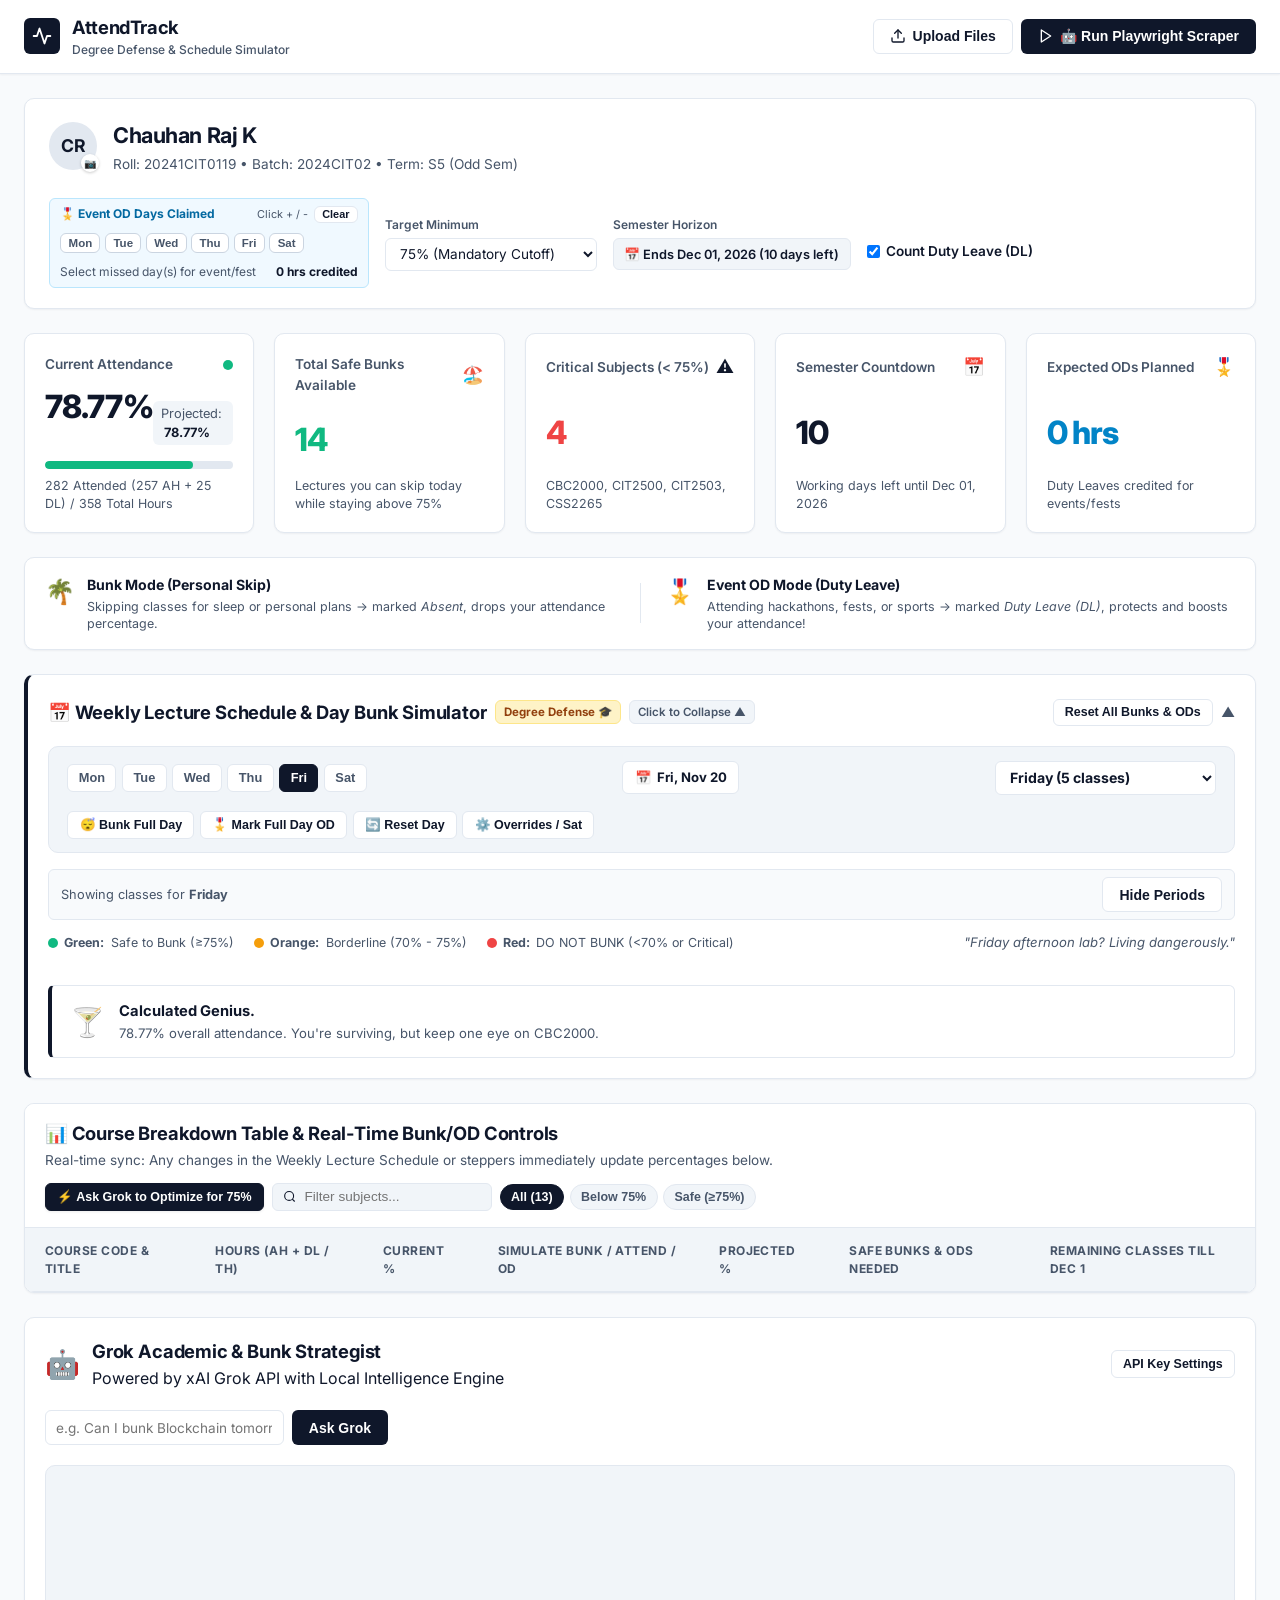
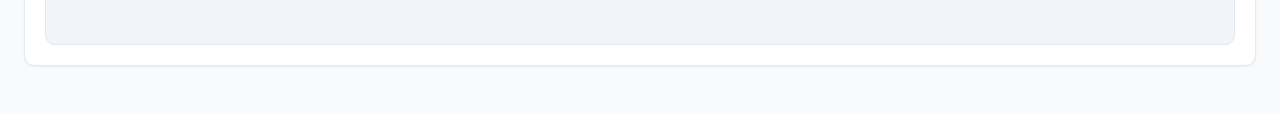
==== commit cef6d60e: "fix(playwright): add missing os import & safe browser cleanup; feat: support >1 OD per day and prese" ====
--- a/templates/index.html
+++ b/templates/index.html
@@ -50,9 +50,17 @@
     <section class="student-header card">
       <div class="student-info-grid">
         <div class="student-primary">
-          <div class="avatar-circle" id="studentInitials">CR</div>
+          <div class="avatar-container" id="avatarClickContainer" title="Click to upload your custom photo" style="position:relative; cursor:pointer;">
+            <div class="avatar-circle" id="studentInitials">CR</div>
+            <img id="studentPhotoImg" src="" alt="Student Photo" style="display:none; width:48px; height:48px; border-radius:50%; object-fit:cover; border:2px solid var(--accent);" />
+            <input type="file" id="avatarFileInput" accept="image/*" style="display:none;" />
+            <span class="avatar-edit-badge" title="Upload/Change photo" style="position:absolute; bottom:-2px; right:-2px; background:var(--bg-card); border:1px solid var(--border); border-radius:50%; width:18px; height:18px; font-size:10px; display:flex; align-items:center; justify-content:center; box-shadow:0 1px 3px rgba(0,0,0,0.2);">📷</span>
+          </div>
           <div>
-            <h1 class="student-name" id="studentName">Chauhan Raj K</h1>
+            <div style="display:flex; align-items:center; gap:0.5rem; flex-wrap:wrap;">
+              <h1 class="student-name" id="studentName">Chauhan Raj K</h1>
+              <span id="badgeAnalyzingFriend" class="badge" style="display:none; font-size:0.7rem; background:#e0f2fe; color:#0369a1; padding:0.12rem 0.45rem; border-radius:4px; font-weight:600;">Analyzing: Guest Demo</span>
+            </div>
             <div class="student-meta">
               <span id="studentRoll">Roll: 20241CIT0119</span> &bull;
               <span id="studentBatch">Batch: 2024CIT02</span> &bull;
@@ -63,19 +71,22 @@
 
         <div class="settings-pill-group">
           <!-- Expected OD Claim at Start: Day-based & Hour-based -->
-          <div class="setting-item od-highlight-box" style="min-width: 290px;">
+          <div class="setting-item od-highlight-box" style="min-width: 320px;">
             <div style="display:flex; justify-content:space-between; align-items:center;">
               <label style="font-weight:700;">🎖️ Event OD Days Claimed</label>
-              <button type="button" class="btn btn-xs btn-outline" id="btnClearOdDays" style="padding:0.1rem 0.45rem; font-size:0.68rem;">Clear</button>
-            </div>
-            <!-- Quick Day Selection Buttons: Mon, Tue, Wed, Thu, Fri, Sat -->
+              <div style="display:flex; gap:0.35rem; align-items:center;">
+                <span style="font-size:0.68rem; color:var(--text-secondary);" title="Left-click to add, right-click or minus to decrease">Click + / -</span>
+                <button type="button" class="btn btn-xs btn-outline" id="btnClearOdDays" style="padding:0.1rem 0.45rem; font-size:0.68rem;">Clear</button>
+              </div>
+            </div>
+            <!-- Quick Day Selection Buttons: Mon, Tue, Wed, Thu, Fri, Sat (Supports >1 OD per day) -->
             <div class="od-days-pills" id="odDaysPillsContainer" style="display:flex; gap:0.3rem; margin:0.35rem 0;">
-              <button type="button" class="od-day-pill" data-day="Monday">Mon</button>
-              <button type="button" class="od-day-pill" data-day="Tuesday">Tue</button>
-              <button type="button" class="od-day-pill" data-day="Wednesday">Wed</button>
-              <button type="button" class="od-day-pill" data-day="Thursday">Thu</button>
-              <button type="button" class="od-day-pill" data-day="Friday">Fri</button>
-              <button type="button" class="od-day-pill" data-day="Saturday">Sat</button>
+              <button type="button" class="od-day-pill" data-day="Monday"><span>Mon</span><span class="od-count-badge"></span><span class="od-pill-dec" title="Decrease">&minus;</span></button>
+              <button type="button" class="od-day-pill" data-day="Tuesday"><span>Tue</span><span class="od-count-badge"></span><span class="od-pill-dec" title="Decrease">&minus;</span></button>
+              <button type="button" class="od-day-pill" data-day="Wednesday"><span>Wed</span><span class="od-count-badge"></span><span class="od-pill-dec" title="Decrease">&minus;</span></button>
+              <button type="button" class="od-day-pill" data-day="Thursday"><span>Thu</span><span class="od-count-badge"></span><span class="od-pill-dec" title="Decrease">&minus;</span></button>
+              <button type="button" class="od-day-pill" data-day="Friday"><span>Fri</span><span class="od-count-badge"></span><span class="od-pill-dec" title="Decrease">&minus;</span></button>
+              <button type="button" class="od-day-pill" data-day="Saturday"><span>Sat</span><span class="od-count-badge"></span><span class="od-pill-dec" title="Decrease">&minus;</span></button>
             </div>
             <div style="display:flex; align-items:center; justify-content:space-between; font-size:0.75rem; color:var(--text-secondary);">
               <span id="lblOdDaysSummary">Select missed day(s) for event/fest</span>
@@ -390,10 +401,14 @@
             </div>
           </div>
 
-          <div style="margin-bottom: 0.75rem; display: flex; align-items: center; justify-content: space-between;">
+          <div style="margin-bottom: 0.75rem; display: flex; align-items: center; justify-content: space-between; flex-wrap: wrap; gap: 0.5rem;">
             <label style="display:flex; align-items:center; gap:0.4rem; font-size:0.8rem; cursor:pointer; color:var(--text-secondary);">
               <input type="checkbox" id="chkHeadedBrowser">
               <span>Show live Chromium window on desktop (Headed mode)</span>
+            </label>
+            <label style="display:flex; align-items:center; gap:0.4rem; font-size:0.8rem; cursor:pointer; color:var(--accent); font-weight: 600;" title="Preserves Chauhan Raj K's photo, name and identity on the dashboard even when scraping your friend's credentials">
+              <input type="checkbox" id="chkKeepMyProfile" checked>
+              <span>Keep my photo & identity in dashboard (for friend's demo)</span>
             </label>
           </div>
 
--- a/static/style.css
+++ b/static/style.css
@@ -248,6 +248,10 @@
   cursor: pointer;
   color: var(--text-secondary);
   transition: all 0.15s ease;
+  display: inline-flex;
+  align-items: center;
+  gap: 0.2rem;
+  user-select: none;
 }
 
 .od-day-pill:hover {
@@ -260,6 +264,41 @@
   color: #ffffff;
   border-color: #0284c7;
   box-shadow: 0 1px 3px rgba(2, 132, 199, 0.25);
+}
+
+.od-count-badge {
+  background-color: #ffffff;
+  color: #0284c7;
+  font-size: 0.62rem;
+  font-weight: 800;
+  padding: 0.05rem 0.25rem;
+  border-radius: 9999px;
+  line-height: 1;
+  display: none;
+}
+
+.od-day-pill.active .od-count-badge {
+  display: inline-block;
+}
+
+.od-pill-dec {
+  font-size: 0.75rem;
+  font-weight: 900;
+  line-height: 1;
+  padding: 0 0.2rem;
+  border-radius: 3px;
+  background: rgba(255, 255, 255, 0.25);
+  cursor: pointer;
+  display: none;
+  margin-left: 0.1rem;
+}
+
+.od-pill-dec:hover {
+  background: rgba(255, 255, 255, 0.45);
+}
+
+.od-day-pill.active .od-pill-dec {
+  display: inline-block;
 }
 
 .od-highlight-box label {
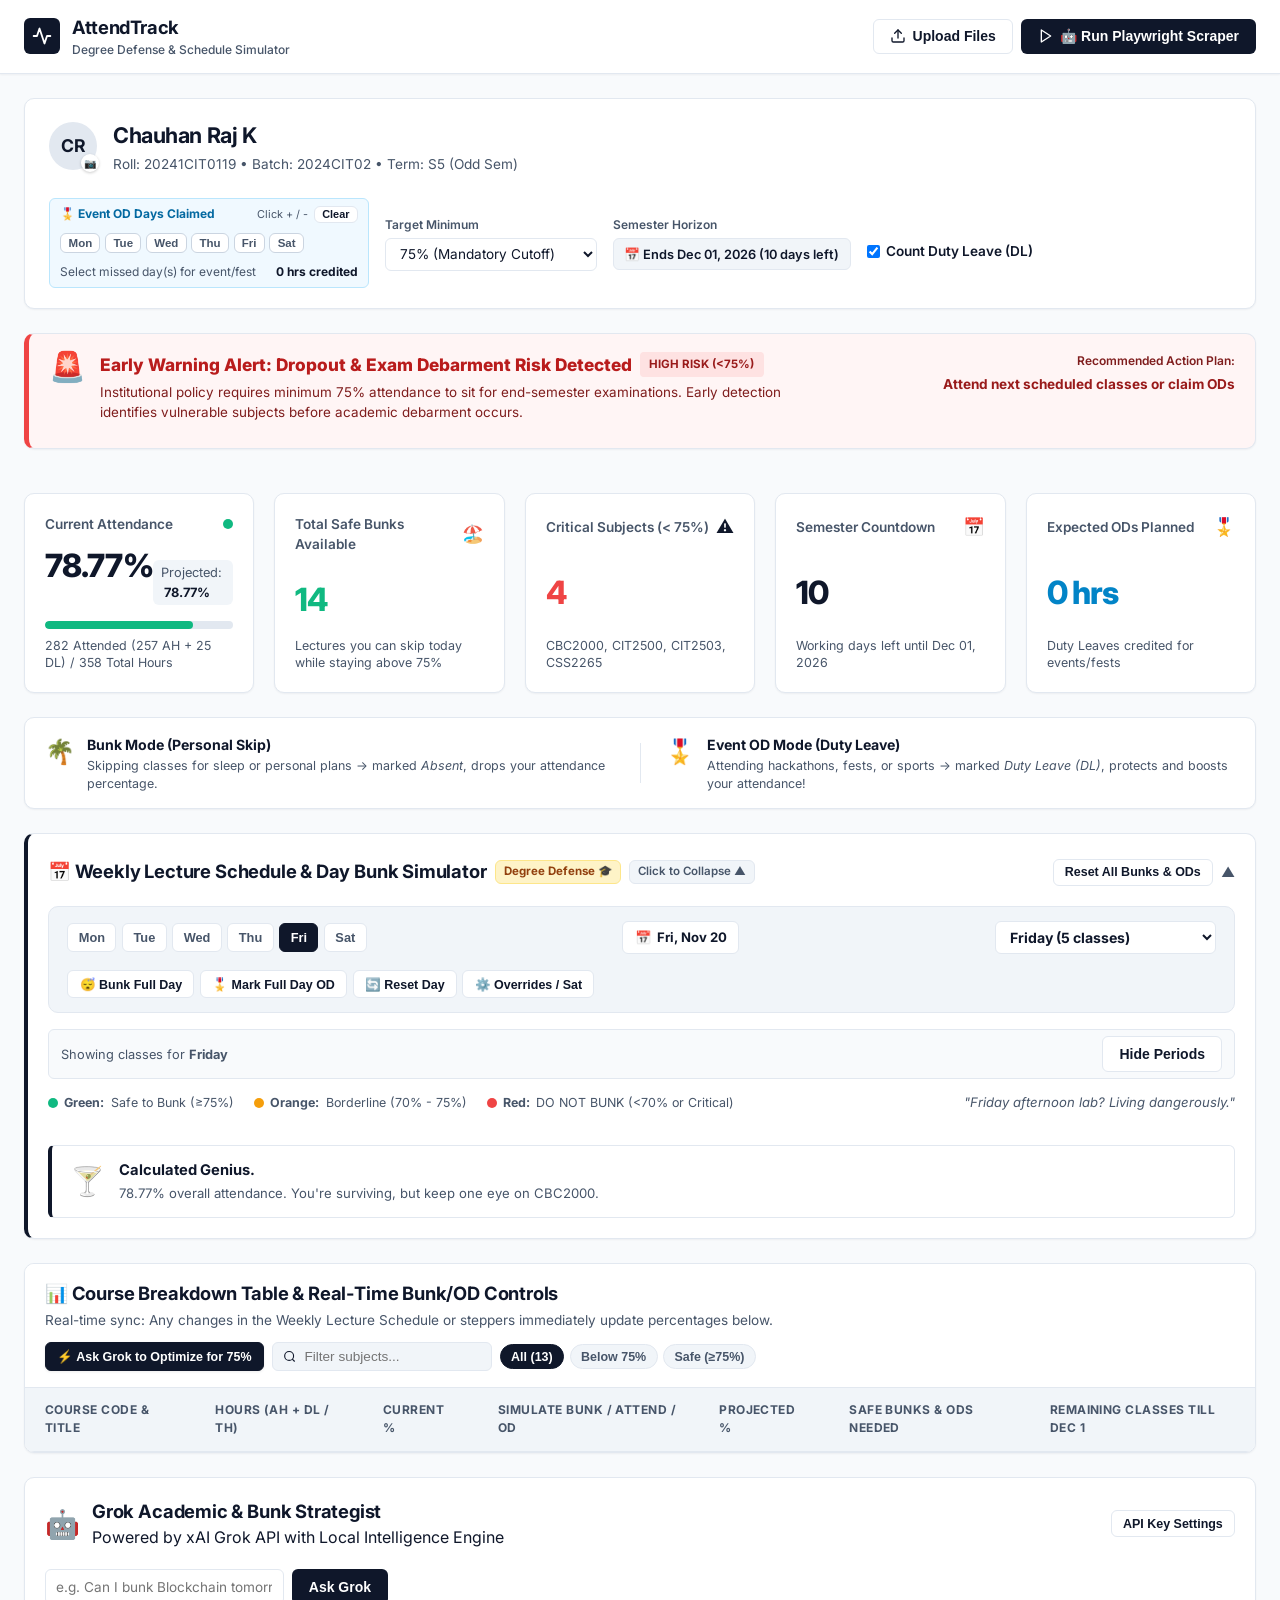
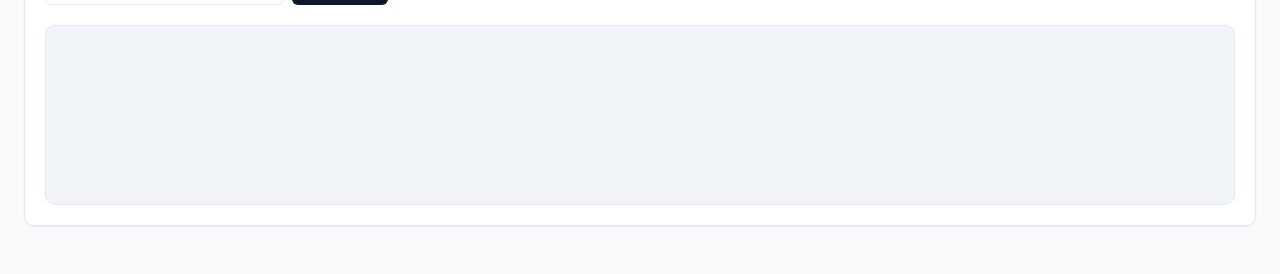
==== commit 42e7dc69: "feat: add Early Warning Dropout Risk danger summary at start, enable visible headed Playwright by de" ====
--- a/templates/index.html
+++ b/templates/index.html
@@ -118,6 +118,33 @@
       </div>
     </section>
 
+    <!-- Early Warning & Dropout Risk Danger Summary (AT START) -->
+    <section class="danger-summary-card card" id="dangerSummarySection" style="margin-bottom: 1.25rem; padding: 1.1rem 1.25rem; border-left: 5px solid #ef4444; background: #fff5f5; transition: all 0.25s ease;">
+      <div style="display:flex; justify-content:space-between; align-items:flex-start; flex-wrap:wrap; gap:1rem;">
+        <div style="display:flex; gap:0.85rem; align-items:flex-start; max-width:760px;">
+          <span style="font-size:1.85rem; line-height:1;" id="dangerIcon">🚨</span>
+          <div>
+            <div style="display:flex; align-items:center; gap:0.5rem; flex-wrap:wrap;">
+              <h2 style="font-size:1.08rem; font-weight:800; color:#b91c1c; margin:0;" id="dangerHeadline">Early Warning Alert: Dropout & Exam Debarment Risk Detected</h2>
+              <span class="badge" style="background:#fee2e2; color:#991b1b; font-weight:700; font-size:0.72rem; padding:0.18rem 0.55rem; border-radius:4px;" id="dangerRiskBadge">HIGH RISK (&lt;75%)</span>
+            </div>
+            <p style="margin:0.35rem 0 0.5rem 0; font-size:0.84rem; color:#7f1d1d; line-height:1.45;" id="dangerSubtext">
+              Institutional policy requires minimum 75% attendance to sit for end-semester examinations. Early detection identifies vulnerable subjects before academic debarment occurs.
+            </p>
+            <div style="display:flex; gap:0.45rem; flex-wrap:wrap;" id="dangerSubjectsPills">
+              <!-- Dynamically populated danger pills -->
+            </div>
+          </div>
+        </div>
+        <div style="display:flex; flex-direction:column; align-items:flex-end; text-align:right; min-width:210px;">
+          <div style="font-size:0.75rem; color:#7f1d1d; font-weight:600;" id="dangerActionHeader">Recommended Action Plan:</div>
+          <div style="font-size:0.85rem; font-weight:700; color:#991b1b; margin-top:0.25rem;" id="dangerActionPlan">
+            Attend next scheduled classes or claim ODs
+          </div>
+        </div>
+      </div>
+    </section>
+
     <!-- Key Metrics Grid -->
     <section class="metrics-grid">
       <div class="metric-card card">
@@ -401,14 +428,10 @@
             </div>
           </div>
 
-          <div style="margin-bottom: 0.75rem; display: flex; align-items: center; justify-content: space-between; flex-wrap: wrap; gap: 0.5rem;">
-            <label style="display:flex; align-items:center; gap:0.4rem; font-size:0.8rem; cursor:pointer; color:var(--text-secondary);">
-              <input type="checkbox" id="chkHeadedBrowser">
-              <span>Show live Chromium window on desktop (Headed mode)</span>
-            </label>
-            <label style="display:flex; align-items:center; gap:0.4rem; font-size:0.8rem; cursor:pointer; color:var(--accent); font-weight: 600;" title="Preserves Chauhan Raj K's photo, name and identity on the dashboard even when scraping your friend's credentials">
-              <input type="checkbox" id="chkKeepMyProfile" checked>
-              <span>Keep my photo & identity in dashboard (for friend's demo)</span>
+          <div style="margin-bottom: 0.85rem; display: flex; align-items: center; justify-content: space-between; flex-wrap: wrap; gap: 0.5rem;">
+            <label style="display:flex; align-items:center; gap:0.5rem; font-size:0.85rem; cursor:pointer; color:#0369a1; font-weight:700; background:#f0f9ff; padding:0.45rem 0.85rem; border-radius:6px; border:1px solid #bae6fd;">
+              <input type="checkbox" id="chkHeadedBrowser" checked>
+              <span>🖥️ Pop Up Real Visible Chromium Window on Desktop (Watch Live Playwright Automation)</span>
             </label>
           </div>
 
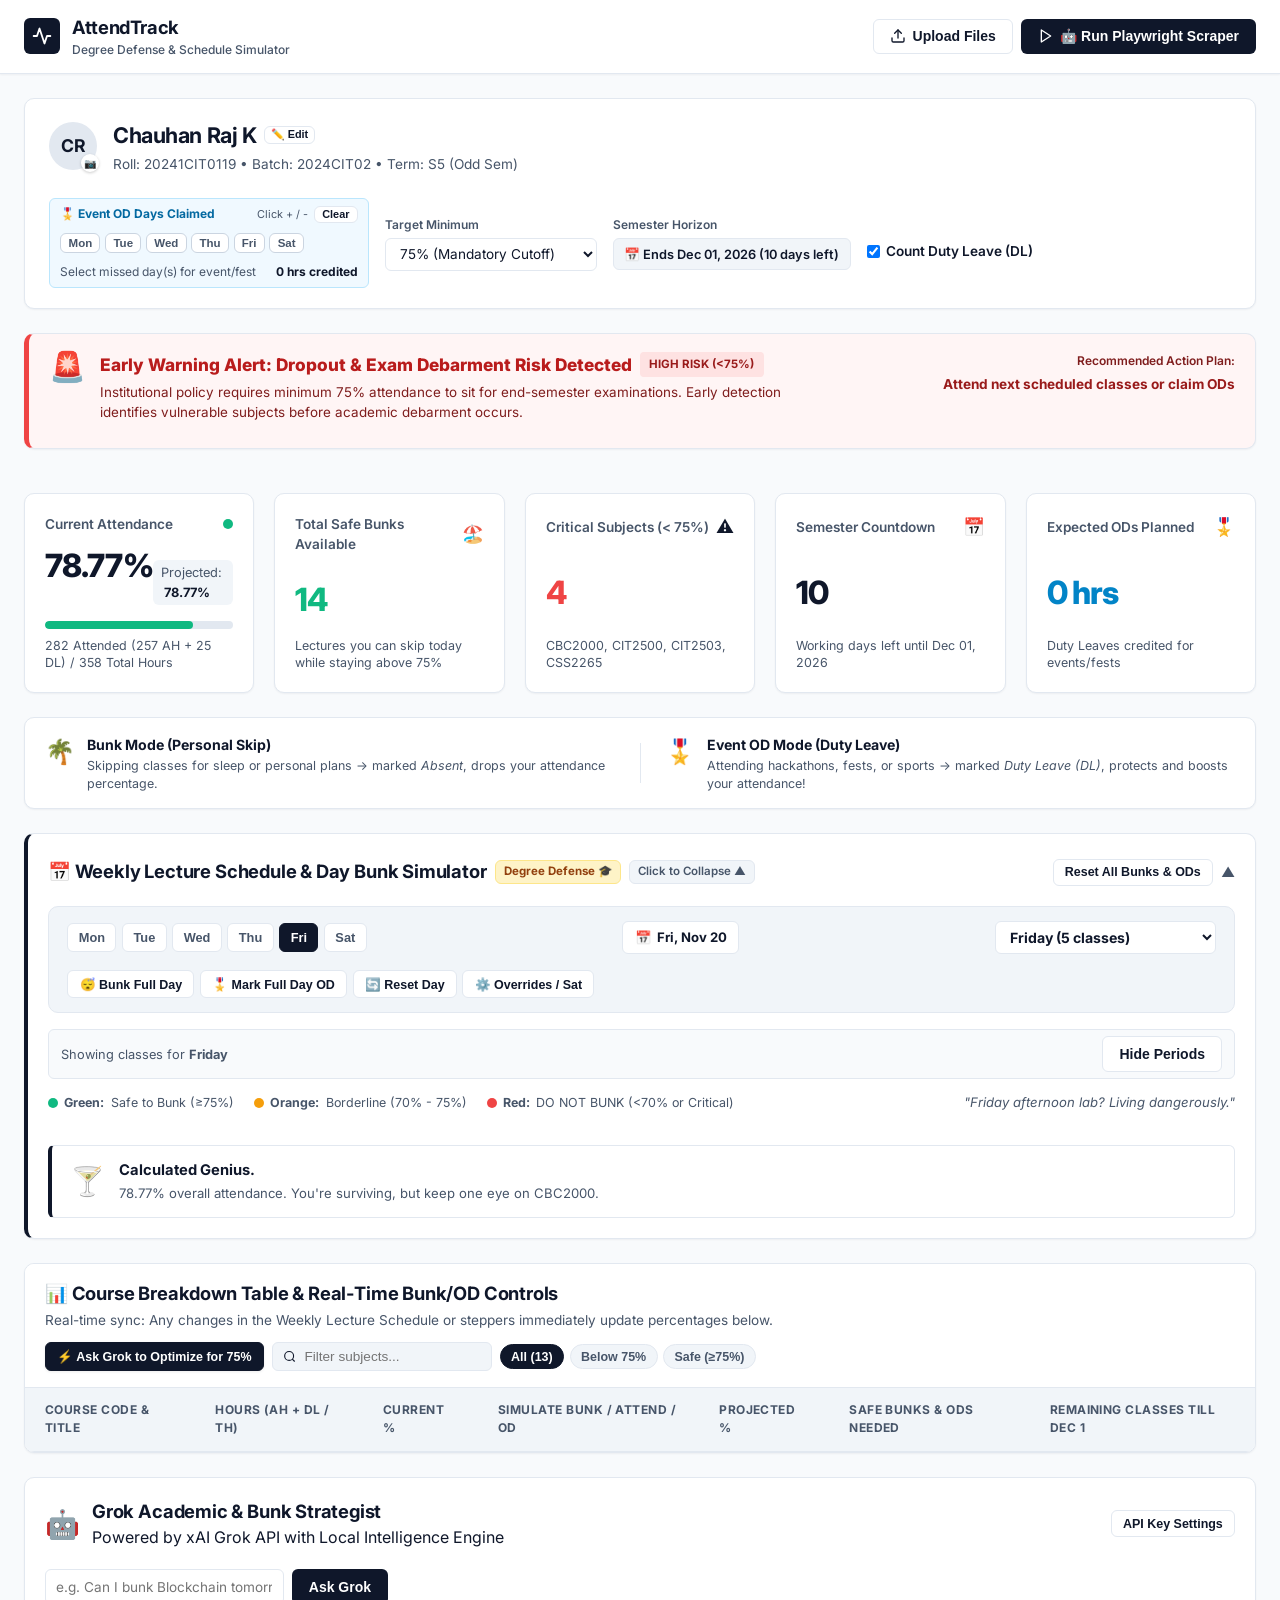
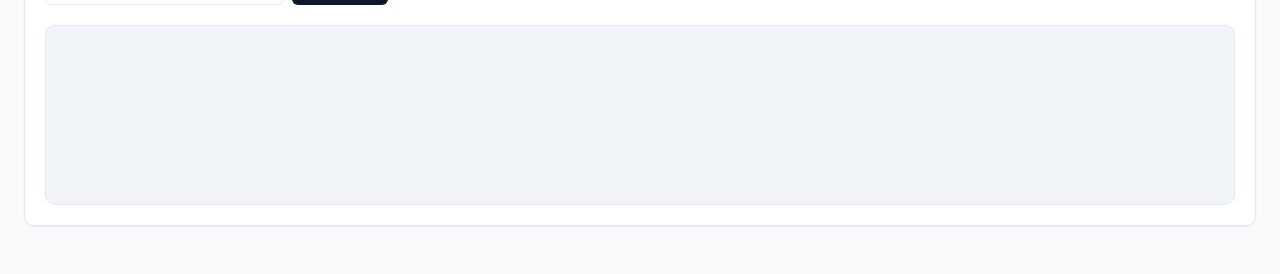
==== commit e4aa2457: "feat: enable automatic dashboard student name updating on data scrape & click-to-edit name" ====
--- a/templates/index.html
+++ b/templates/index.html
@@ -57,9 +57,9 @@
             <span class="avatar-edit-badge" title="Upload/Change photo" style="position:absolute; bottom:-2px; right:-2px; background:var(--bg-card); border:1px solid var(--border); border-radius:50%; width:18px; height:18px; font-size:10px; display:flex; align-items:center; justify-content:center; box-shadow:0 1px 3px rgba(0,0,0,0.2);">📷</span>
           </div>
           <div>
-            <div style="display:flex; align-items:center; gap:0.5rem; flex-wrap:wrap;">
-              <h1 class="student-name" id="studentName">Chauhan Raj K</h1>
-              <span id="badgeAnalyzingFriend" class="badge" style="display:none; font-size:0.7rem; background:#e0f2fe; color:#0369a1; padding:0.12rem 0.45rem; border-radius:4px; font-weight:600;">Analyzing: Guest Demo</span>
+            <div style="display:flex; align-items:center; gap:0.45rem; flex-wrap:wrap;">
+              <h1 class="student-name" id="studentName" title="Click to edit student name" style="cursor:pointer; display:inline-flex; align-items:center; gap:0.35rem;">Chauhan Raj K</h1>
+              <button type="button" class="btn btn-xs btn-outline" id="btnEditStudentName" title="Update dashboard name" style="padding:0.1rem 0.38rem; font-size:0.68rem; line-height:1.2;">✏️ Edit</button>
             </div>
             <div class="student-meta">
               <span id="studentRoll">Roll: 20241CIT0119</span> &bull;
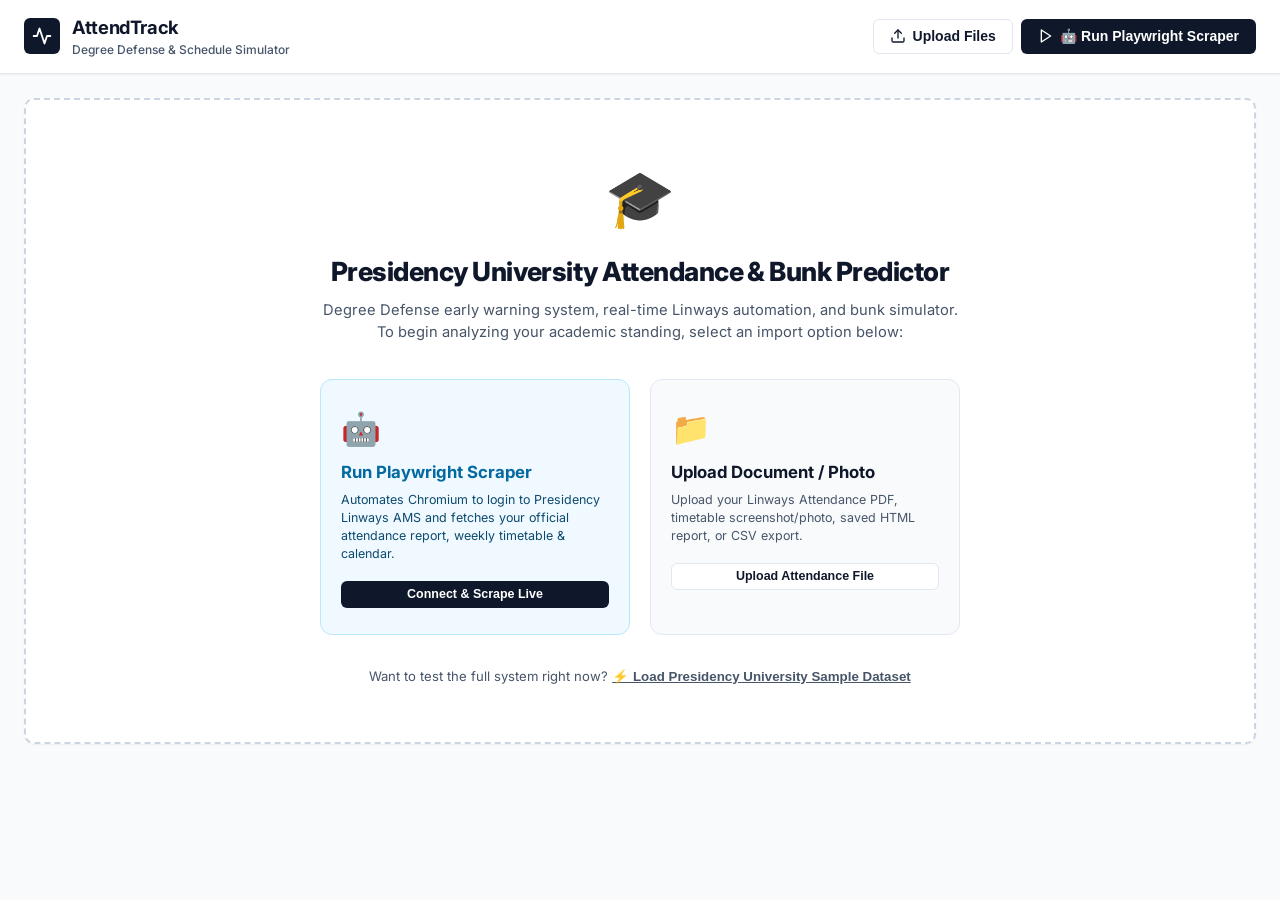
==== commit c545f5f2: "feat: show only clean Upload or Scrape onboarding choices at start before loading active dashboard" ====
--- a/templates/index.html
+++ b/templates/index.html
@@ -26,6 +26,9 @@
       </div>
 
       <div class="nav-actions">
+        <button class="btn btn-outline" id="btnNavResetToStart" style="display:none;" title="Start fresh with another student">
+          🔄 Start Fresh
+        </button>
         <button class="btn btn-outline" id="btnOpenUploadModal">
           <svg width="16" height="16" viewBox="0 0 24 24" fill="none" stroke="currentColor" stroke-width="2" stroke-linecap="round" stroke-linejoin="round">
             <path d="M21 15v4a2 2 0 0 1-2 2H5a2 2 0 0 1-2-2v-4"/>
@@ -46,6 +49,47 @@
 
   <!-- Main Content Layout -->
   <main class="main-container">
+    <!-- Initial Welcome / Onboarding Screen (Only Upload or Scrape at Start) -->
+    <section class="welcome-onboarding card" id="welcomeOnboardingSection" style="text-align:center; padding:3.5rem 1.5rem; margin-bottom:1.5rem; border:2px dashed #cbd5e1; background:#ffffff;">
+      <div style="max-width:640px; margin:0 auto;">
+        <div style="font-size:3.5rem; margin-bottom:0.75rem;">🎓</div>
+        <h2 style="font-size:1.65rem; font-weight:800; color:var(--text-main); margin-bottom:0.5rem; letter-spacing:-0.02em;">
+          Presidency University Attendance & Bunk Predictor
+        </h2>
+        <p style="font-size:0.92rem; color:var(--text-secondary); line-height:1.5; margin-bottom:2.2rem;">
+          Degree Defense early warning system, real-time Linways automation, and bunk simulator. To begin analyzing your academic standing, select an import option below:
+        </p>
+
+        <div style="display:grid; grid-template-columns:1fr 1fr; gap:1.25rem; margin-bottom:2rem; text-align:left;">
+          <!-- Option 1: Live Playwright Scrape -->
+          <div class="onboarding-card-btn primary-action" id="heroBtnOpenPlaywright" style="background:#f0f9ff; border:1.5px solid #bae6fd; border-radius:12px; padding:1.6rem 1.25rem; cursor:pointer; transition:all 0.2s ease;">
+            <div style="font-size:2rem; margin-bottom:0.4rem;">🤖</div>
+            <h3 style="font-size:1.05rem; font-weight:700; color:#0369a1; margin-bottom:0.35rem;">Run Playwright Scraper</h3>
+            <p style="font-size:0.78rem; color:#0c4a6e; line-height:1.45; margin-bottom:1.1rem;">
+              Automates Chromium to login to Presidency Linways AMS and fetches your official attendance report, weekly timetable & calendar.
+            </p>
+            <button type="button" class="btn btn-primary btn-sm" style="width:100%; pointer-events:none;">Connect & Scrape Live</button>
+          </div>
+
+          <!-- Option 2: Upload Files -->
+          <div class="onboarding-card-btn" id="heroBtnOpenUpload" style="background:#f8fafc; border:1.5px solid #e2e8f0; border-radius:12px; padding:1.6rem 1.25rem; cursor:pointer; transition:all 0.2s ease;">
+            <div style="font-size:2rem; margin-bottom:0.4rem;">📁</div>
+            <h3 style="font-size:1.05rem; font-weight:700; color:var(--text-main); margin-bottom:0.35rem;">Upload Document / Photo</h3>
+            <p style="font-size:0.78rem; color:var(--text-secondary); line-height:1.45; margin-bottom:1.1rem;">
+              Upload your Linways Attendance PDF, timetable screenshot/photo, saved HTML report, or CSV export.
+            </p>
+            <button type="button" class="btn btn-outline btn-sm" style="width:100%; pointer-events:none;">Upload Attendance File</button>
+          </div>
+        </div>
+
+        <div style="font-size:0.82rem; color:var(--text-secondary);">
+          Want to test the full system right now? <button type="button" id="heroBtnLoadSample" style="color:var(--accent); font-weight:700; text-decoration:underline; background:none; border:none; cursor:pointer;">⚡ Load Presidency University Sample Dataset</button>
+        </div>
+      </div>
+    </section>
+
+    <!-- Active Dashboard Content (Appears only after Playwright Scrape or Upload) -->
+    <div id="dashboardActiveContent" style="display: none;">
     <!-- Student Profile & Settings Header (AT START) -->
     <section class="student-header card">
       <div class="student-info-grid">
@@ -396,6 +440,7 @@
         </div>
       </div>
     </section>
+    </div> <!-- /#dashboardActiveContent -->
   </main>
 
   <!-- Playwright Scraper Modal with LIVE Execution Terminal -->
--- a/static/style.css
+++ b/static/style.css
@@ -1532,3 +1532,13 @@
   from { transform: translateY(20px); opacity: 0; }
   to { transform: translateY(0); opacity: 1; }
 }
+
+/* Onboarding Hero Start Screen */
+.onboarding-card-btn:hover {
+  transform: translateY(-2px);
+  box-shadow: 0 6px 16px rgba(0, 0, 0, 0.08);
+}
+.onboarding-card-btn.primary-action:hover {
+  background-color: #e0f2fe !important;
+  border-color: #0284c7 !important;
+}
